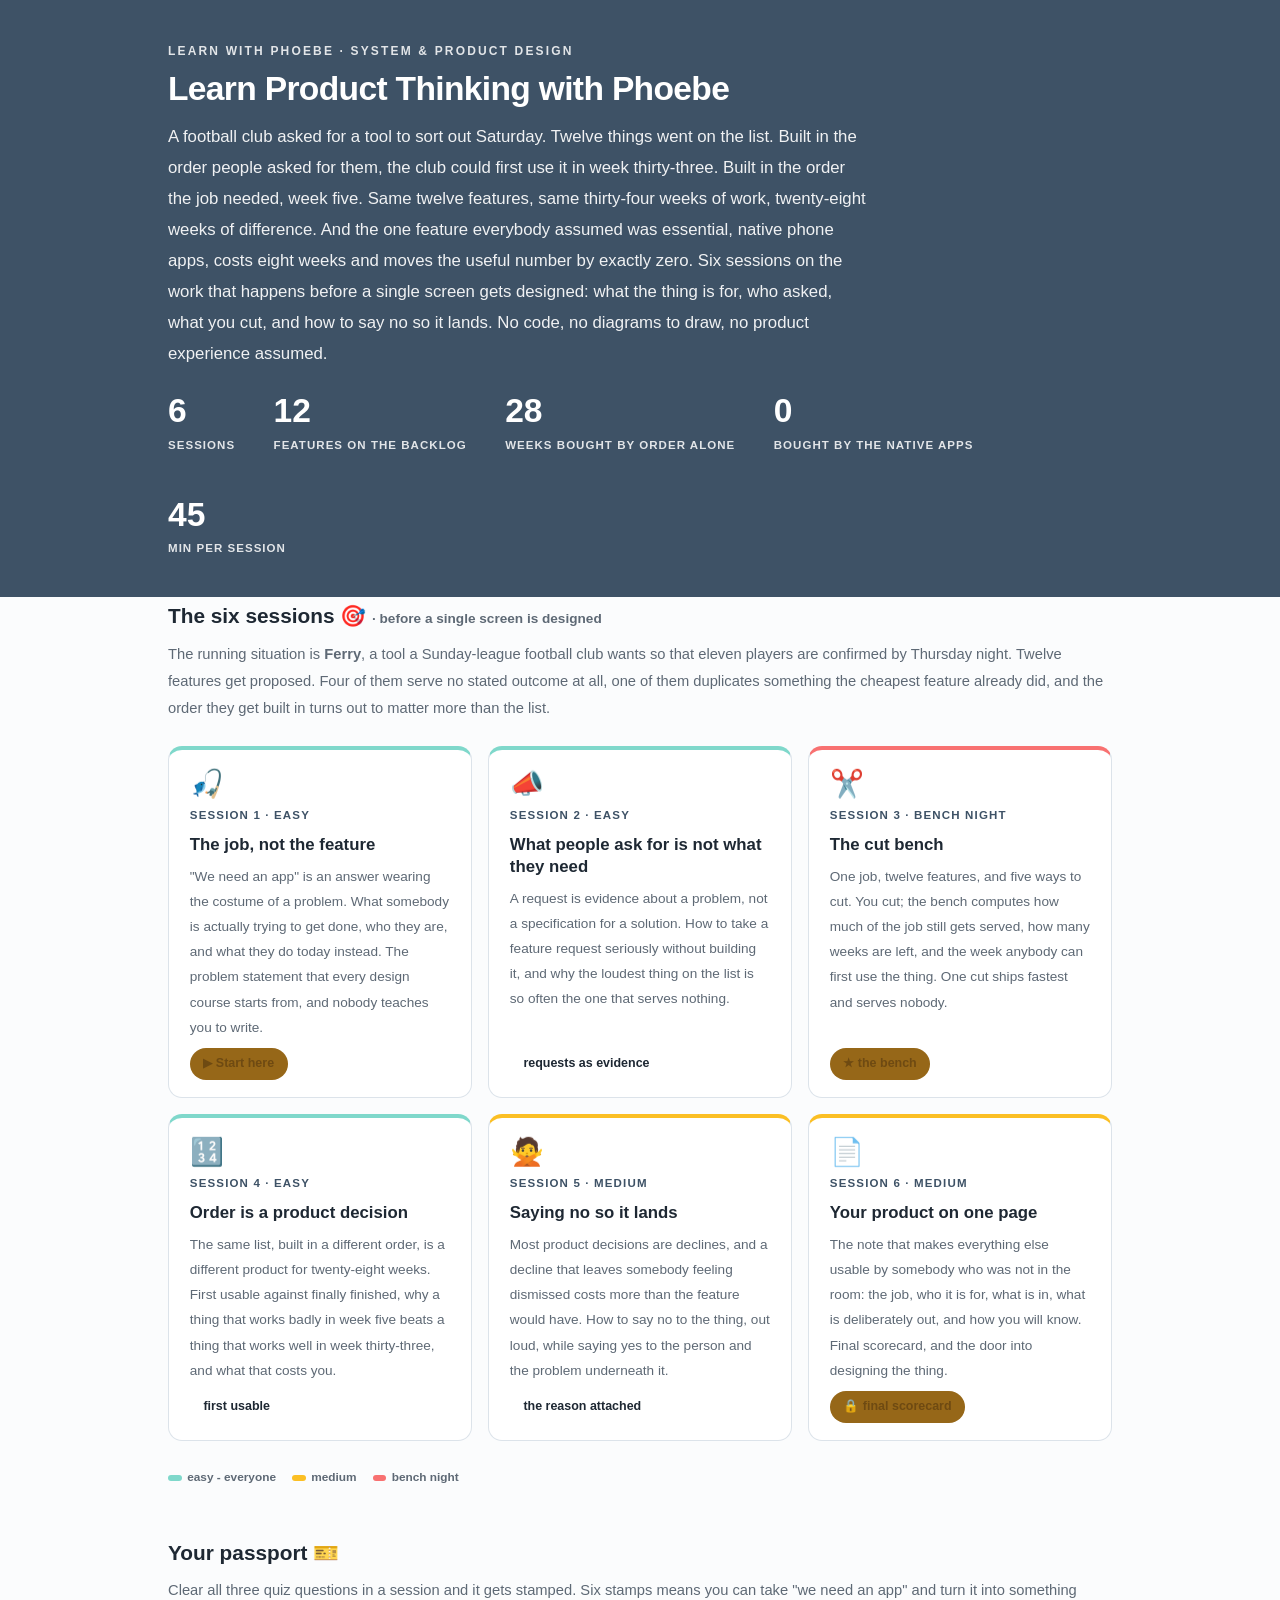
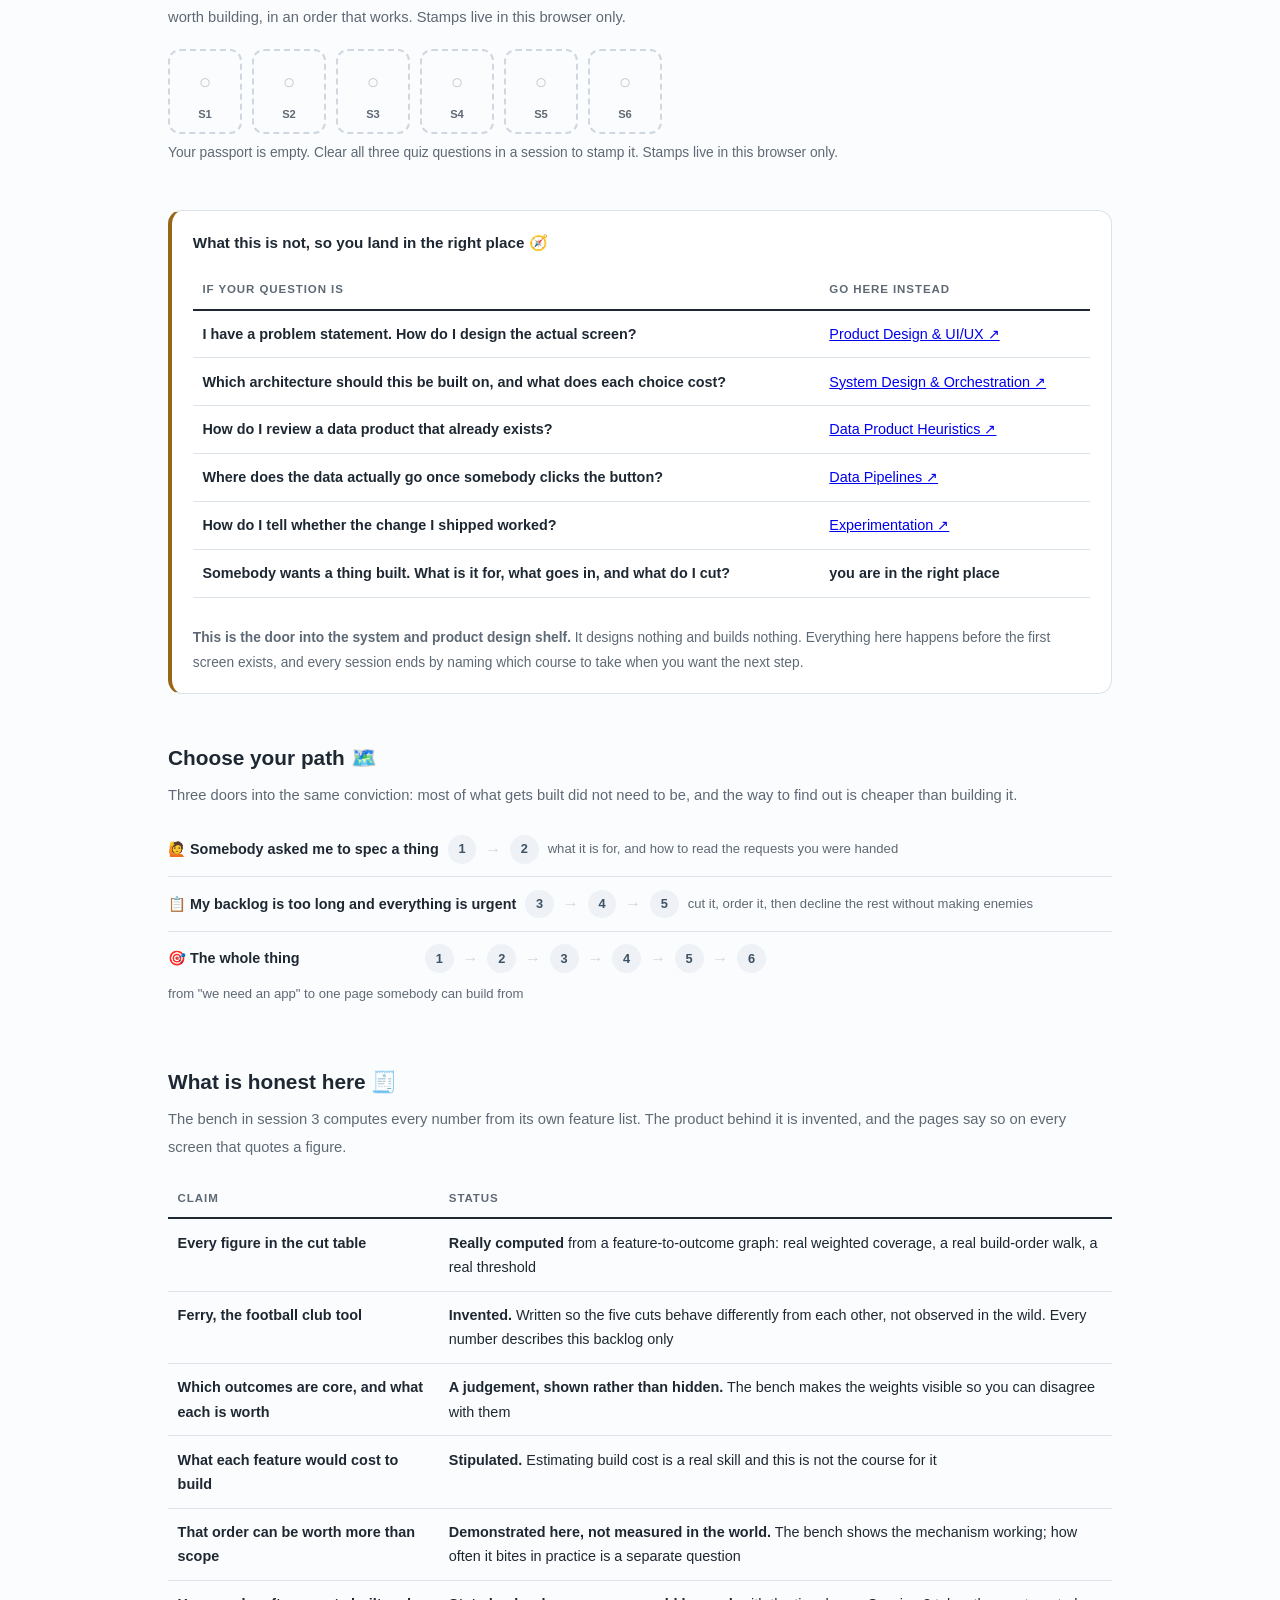
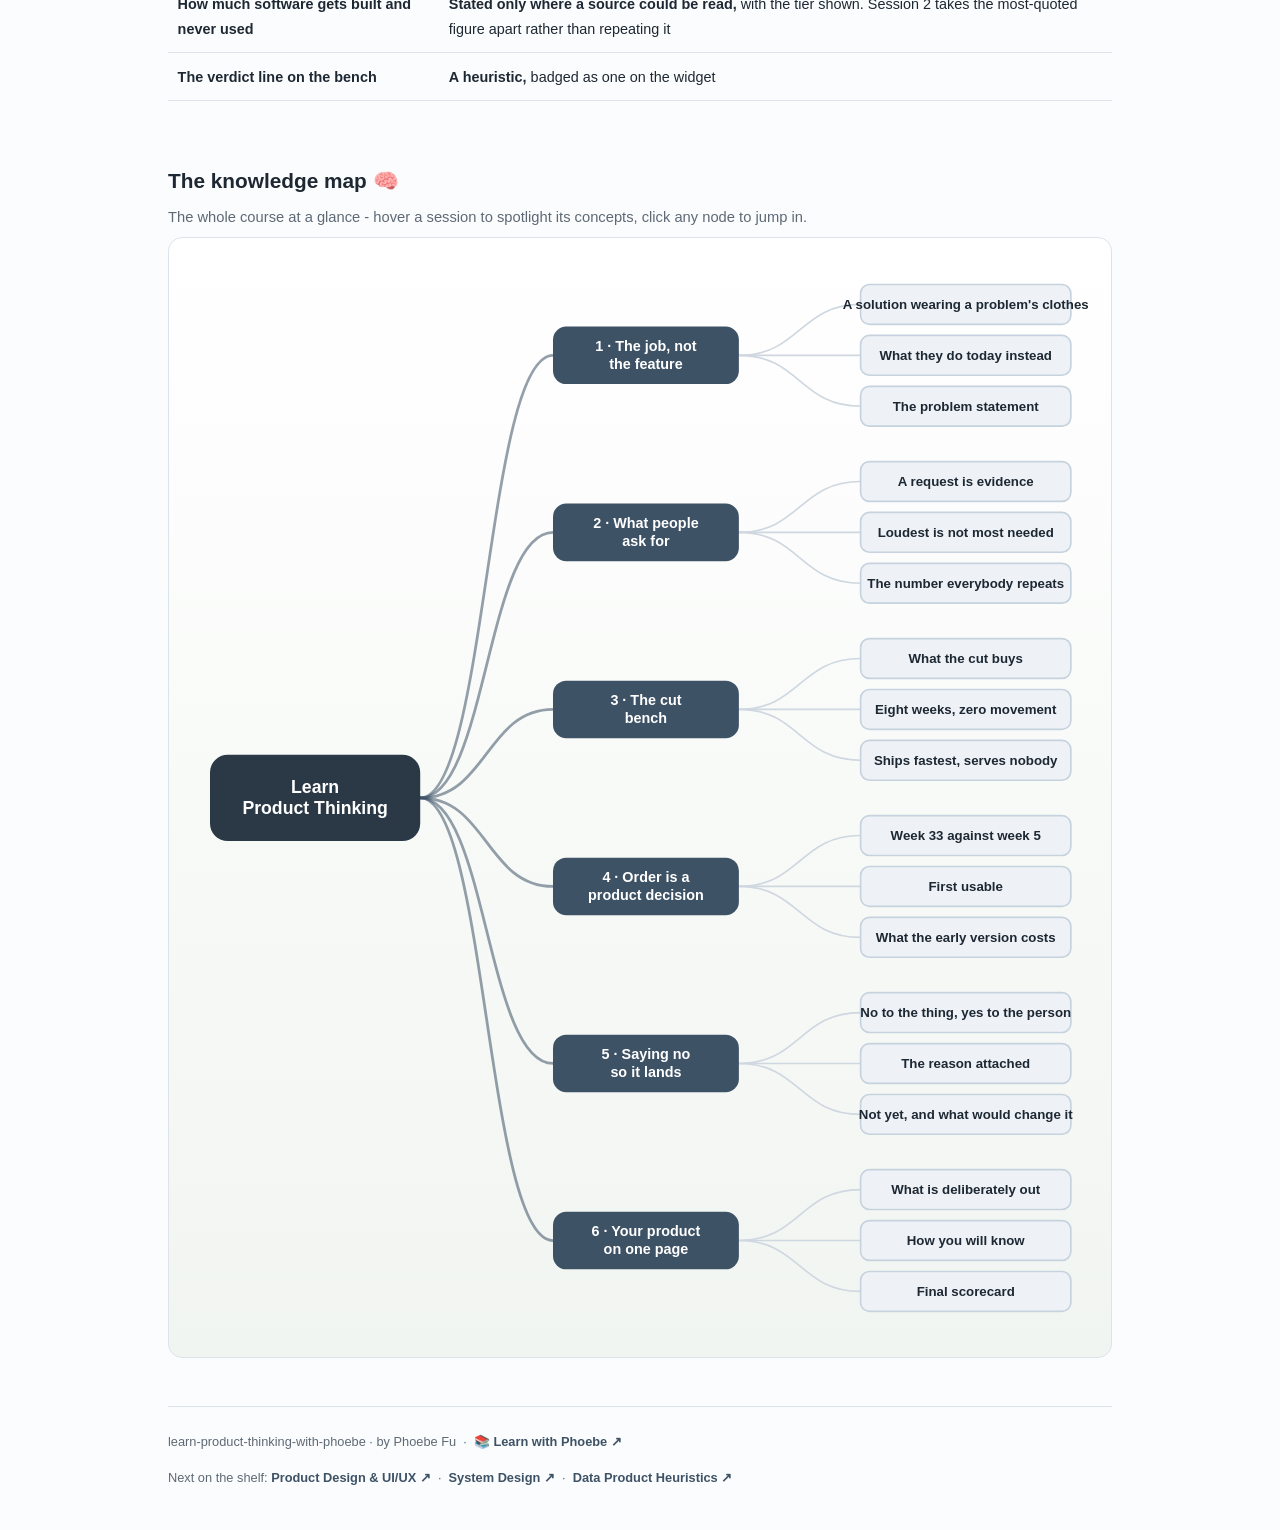
==== index.html @ 302e2cb7 "Learn Product Thinking with Phoebe: six sessions, the cut bench, source map The sys shelf had three " ====
<!DOCTYPE html>
<html lang="en">
<head>
<meta charset="UTF-8">
<meta name="viewport" content="width=device-width, initial-scale=1.0">
<!-- social:start -->
<meta name="description" content="Six sessions on deciding what to build and whether it should exist: the job a product is hired to do, why a request is evidence rather than a specification, and what a cut actually buys you. The on-ramp to the system and product design shelf. Free, by Phoebe Fu.">
<meta property="og:type" content="website">
<meta property="og:site_name" content="Learn with Phoebe">
<meta property="og:title" content="Learn Product Thinking with Phoebe">
<meta property="og:description" content="Twelve features, thirty-four weeks, and a twenty-eight week difference in when anyone can use it. Same list, different order. Six sessions on the work before a single screen gets designed.">
<meta property="og:url" content="https://phoebefu6.github.io/learn-product-thinking-with-phoebe/">
<meta property="og:image" content="https://phoebefu6.github.io/learn-product-thinking-with-phoebe/assets/og-cover.png">
<meta property="og:image:width" content="1200">
<meta property="og:image:height" content="630">
<meta name="twitter:card" content="summary_large_image">
<meta name="twitter:title" content="Learn Product Thinking with Phoebe">
<meta name="twitter:description" content="A bench where you cut a real backlog and watch what the cut buys. Eight weeks of native apps move the number by zero.">
<meta name="twitter:image" content="https://phoebefu6.github.io/learn-product-thinking-with-phoebe/assets/og-cover.png">
<!-- social:end -->
<title>Learn Product Thinking with Phoebe</title>
<link rel="stylesheet" href="assets/style.css?v=1">
<style>

  .stats-row { display: flex; gap: 2.4rem; margin-top: 1.5rem; flex-wrap: wrap; }
  .stat b { display: block; font-size: 2.1rem; font-weight: 800; line-height: 1.05; font-variant-numeric: tabular-nums; }
  .stat span { font-size: .72rem; opacity: .85; text-transform: uppercase; letter-spacing: .09em; font-weight: 600; }

  .course-grid { display: grid; grid-template-columns: repeat(auto-fit, minmax(17rem, 1fr)); gap: 1rem; margin-top: 1.5rem; }
  .course-card {
    border: 1px solid var(--hairline);
    border-top: 4px solid var(--diff, var(--indigo));
    border-radius: var(--radius);
    padding: 1.2rem 1.3rem 1.1rem;
    display: flex;
    flex-direction: column;
    gap: .5rem;
    text-decoration: none;
    color: var(--ink);
    background: #fff;
    transition: box-shadow .15s ease, border-color .15s ease, transform .15s ease;
    position: relative;
  }
  .course-card:hover { border-color: var(--indigo-soft); border-top-color: var(--diff, var(--indigo)); box-shadow: 0 8px 28px rgba(43,57,71,.14); transform: translateY(-3px); }
  .course-card .cicon { font-size: 1.7rem; line-height: 1; }
  .course-card .cnum { font-size: .72rem; font-weight: 700; color: var(--indigo); text-transform: uppercase; letter-spacing: .1em; }
  .course-card h3 { font-size: 1.05rem; font-weight: 800; line-height: 1.3; }
  .course-card p { font-size: .85rem; color: var(--muted); flex: 1; }
  .course-card .meta { display: flex; gap: .4rem; flex-wrap: wrap; }

  .diff-legend { display: flex; gap: 1rem; margin-top: 1.6rem; font-size: .74rem; color: var(--muted); font-weight: 600; flex-wrap: wrap; }
  .diff-legend i { display: inline-block; width: .85rem; height: .35rem; border-radius: 999px; margin-right: .35rem; vertical-align: middle; }

  .paths { margin-top: 2.6rem; }
  .paths h2 { font-size: 1.3rem; font-weight: 800; margin-bottom: .3rem; }
  .paths .plede { color: var(--muted); font-size: .92rem; margin-bottom: .8rem; }
  .path { display: flex; gap: .55rem; align-items: center; padding: .75rem 0; border-bottom: .5px solid var(--hairline); flex-wrap: wrap; }
  .path:last-child { border-bottom: none; }
  .path b { min-width: 15.5rem; font-size: .9rem; }
  .path .pstep { background: var(--indigo-50); color: var(--indigo); border-radius: 999px; padding: .16rem .68rem; font-weight: 700; font-size: .8rem; text-decoration: none; transition: all .12s ease; }
  .path .pstep:hover { background: var(--indigo); color: #fff; }
  .path .parr { color: var(--faint); font-weight: 700; }

  .mm-section { margin-top: 1.6rem; }
  .mm-section h2 { font-size: 1.3rem; font-weight: 800; margin-bottom: .2rem; }
  .mm-section .mm-lede { color: var(--muted); font-size: .92rem; margin-bottom: .4rem; }
  .mm-wrap { border: 1px solid var(--hairline); border-radius: var(--radius); background: linear-gradient(180deg,#fff,#F1F5F1); padding: .6rem; overflow-x: auto; }
  .mm-svg { width: 100%; height: auto; display: block; max-width: 60rem; margin: 0 auto; min-width: 34rem; }
  .mm-link { cursor: pointer; text-decoration: none; }
  .mm-node rect { transition: opacity .15s ease, filter .15s ease; }
  .mm-node text { pointer-events: none; }
  .mm-link:hover .mm-node rect { filter: brightness(1.06); }
  .mm-edge { transition: opacity .15s ease; }

  .not-this { border: 1px solid var(--hairline); border-left: 4px solid var(--clay); border-radius: var(--radius); background: #fff; padding: 1.1rem 1.3rem; margin-top: 1.2rem; }
  .not-this h3 { font-size: .95rem; font-weight: 800; margin-bottom: .5rem; }
</style>
</head>
<body>

<header class="masthead">
  <div class="wrap">
    <div class="eyebrow">Learn with Phoebe · System &amp; Product Design</div>
    <h1>Learn <span class="accent">Product Thinking</span> with Phoebe</h1>
    <p class="sub">A football club asked for a tool to sort out Saturday. Twelve things went on the list. Built in the order people asked for them, the club could first use it in week thirty-three. Built in the order the job needed, week five. Same twelve features, same thirty-four weeks of work, twenty-eight weeks of difference. And the one feature everybody assumed was essential, native phone apps, costs eight weeks and moves the useful number by exactly zero. Six sessions on the work that happens before a single screen gets designed: what the thing is for, who asked, what you cut, and how to say no so it lands. No code, no diagrams to draw, no product experience assumed.</p>
    <div class="stats-row">
      <div class="stat"><b data-count="6">6</b><span>sessions</span></div>
      <div class="stat"><b data-count="12">12</b><span>features on the backlog</span></div>
      <div class="stat"><b data-count="28">28</b><span>weeks bought by order alone</span></div>
      <div class="stat"><b data-count="0">0</b><span>bought by the native apps</span></div>
      <div class="stat"><b data-count="45">45</b><span>min per session</span></div>
    </div>
  </div>
</header>

<main class="wrap">

  <section class="section">
    <div class="paths" style="margin-top:0">
      <h2>The six sessions 🎯 <span style="font-size:.85rem;font-weight:600;color:var(--muted)">· before a single screen is designed</span></h2>
      <p class="plede">The running situation is <strong>Ferry</strong>, a tool a Sunday-league football club wants so that eleven players are confirmed by Thursday night. Twelve features get proposed. Four of them serve no stated outcome at all, one of them duplicates something the cheapest feature already did, and the order they get built in turns out to matter more than the list.</p>
    </div>

    <div class="course-grid">
      <a class="course-card" href="courses/01-the-job-not-the-feature.html" style="--diff:#7FD8CB">
        <span class="cicon">🎣</span>
        <span class="cnum">Session 1 · easy</span>
        <h3>The job, not the feature</h3>
        <p>"We need an app" is an answer wearing the costume of a problem. What somebody is actually trying to get done, who they are, and what they do today instead. The problem statement that every design course starts from, and nobody teaches you to write.</p>
        <span class="meta"><span class="pill amber">▶ Start here</span></span>
      </a>
      <a class="course-card" href="courses/02-what-people-ask-for.html" style="--diff:#7FD8CB">
        <span class="cicon">📣</span>
        <span class="cnum">Session 2 · easy</span>
        <h3>What people ask for is not what they need</h3>
        <p>A request is evidence about a problem, not a specification for a solution. How to take a feature request seriously without building it, and why the loudest thing on the list is so often the one that serves nothing.</p>
        <span class="meta"><span class="pill">requests as evidence</span></span>
      </a>
      <a class="course-card" href="courses/03-the-cut-bench.html" style="--diff:#F87171">
        <span class="cicon">✂️</span>
        <span class="cnum">Session 3 · bench night</span>
        <h3>The cut bench</h3>
        <p>One job, twelve features, and five ways to cut. You cut; the bench computes how much of the job still gets served, how many weeks are left, and the week anybody can first use the thing. One cut ships fastest and serves nobody.</p>
        <span class="meta"><span class="pill amber">★ the bench</span></span>
      </a>
      <a class="course-card" href="courses/04-order-is-a-product-decision.html" style="--diff:#7FD8CB">
        <span class="cicon">🔢</span>
        <span class="cnum">Session 4 · easy</span>
        <h3>Order is a product decision</h3>
        <p>The same list, built in a different order, is a different product for twenty-eight weeks. First usable against finally finished, why a thing that works badly in week five beats a thing that works well in week thirty-three, and what that costs you.</p>
        <span class="meta"><span class="pill">first usable</span></span>
      </a>
      <a class="course-card" href="courses/05-saying-no-so-it-lands.html" style="--diff:#FBBF24">
        <span class="cicon">🙅</span>
        <span class="cnum">Session 5 · medium</span>
        <h3>Saying no so it lands</h3>
        <p>Most product decisions are declines, and a decline that leaves somebody feeling dismissed costs more than the feature would have. How to say no to the thing, out loud, while saying yes to the person and the problem underneath it.</p>
        <span class="meta"><span class="pill">the reason attached</span></span>
      </a>
      <a class="course-card" href="courses/06-your-product-on-one-page.html" style="--diff:#FBBF24">
        <span class="cicon">📄</span>
        <span class="cnum">Session 6 · medium</span>
        <h3>Your product on one page</h3>
        <p>The note that makes everything else usable by somebody who was not in the room: the job, who it is for, what is in, what is deliberately out, and how you will know. Final scorecard, and the door into designing the thing.</p>
        <span class="meta"><span class="pill amber">🔒 final scorecard</span></span>
      </a>
    </div>

    <div class="diff-legend">
      <span><i style="background:#7FD8CB"></i>easy - everyone</span>
      <span><i style="background:#FBBF24"></i>medium</span>
      <span><i style="background:#F87171"></i>bench night</span>
    </div>
  </section>

  <section class="section">
    <div class="paths" style="margin-top:0">
      <h2>Your passport 🎫</h2>
      <p class="plede">Clear all three quiz questions in a session and it gets stamped. Six stamps means you can take "we need an app" and turn it into something worth building, in an order that works. Stamps live in this browser only.</p>
    </div>
    <div class="pp-strip"></div>
  </section>

  <section class="section">
    <div class="not-this">
      <h3>What this is not, so you land in the right place 🧭</h3>
      <table class="clean">
        <tr><th>If your question is</th><th>Go here instead</th></tr>
        <tr><td>I have a problem statement. How do I design the actual screen?</td><td><a href="https://phoebefu6.github.io/learn-product-design-with-phoebe/">Product Design &amp; UI/UX ↗</a></td></tr>
        <tr><td>Which architecture should this be built on, and what does each choice cost?</td><td><a href="https://phoebefu6.github.io/learn-system-design-with-phoebe/">System Design &amp; Orchestration ↗</a></td></tr>
        <tr><td>How do I review a data product that already exists?</td><td><a href="https://phoebefu6.github.io/learn-data-heuristics-with-phoebe/">Data Product Heuristics ↗</a></td></tr>
        <tr><td>Where does the data actually go once somebody clicks the button?</td><td><a href="https://phoebefu6.github.io/learn-data-pipelines-with-phoebe/">Data Pipelines ↗</a></td></tr>
        <tr><td>How do I tell whether the change I shipped worked?</td><td><a href="https://phoebefu6.github.io/learn-experimentation-with-phoebe/">Experimentation ↗</a></td></tr>
        <tr><td><strong>Somebody wants a thing built. What is it for, what goes in, and what do I cut?</strong></td><td><strong>you are in the right place</strong></td></tr>
      </table>
      <p style="margin-top:.7rem;font-size:.86rem;color:var(--muted)"><strong>This is the door into the system and product design shelf.</strong> It designs nothing and builds nothing. Everything here happens before the first screen exists, and every session ends by naming which course to take when you want the next step.</p>
    </div>
  </section>

  <section class="section">
    <div class="paths">
      <h2>Choose your path 🗺️</h2>
      <p class="plede">Three doors into the same conviction: most of what gets built did not need to be, and the way to find out is cheaper than building it.</p>
      <div class="path"><b>🙋 Somebody asked me to spec a thing</b>
        <a class="pstep" href="courses/01-the-job-not-the-feature.html">1</a><span class="parr">→</span>
        <a class="pstep" href="courses/02-what-people-ask-for.html">2</a>
        <span style="font-size:.82rem;color:var(--muted)">what it is for, and how to read the requests you were handed</span>
      </div>
      <div class="path"><b>📋 My backlog is too long and everything is urgent</b>
        <a class="pstep" href="courses/03-the-cut-bench.html">3</a><span class="parr">→</span>
        <a class="pstep" href="courses/04-order-is-a-product-decision.html">4</a><span class="parr">→</span>
        <a class="pstep" href="courses/05-saying-no-so-it-lands.html">5</a>
        <span style="font-size:.82rem;color:var(--muted)">cut it, order it, then decline the rest without making enemies</span>
      </div>
      <div class="path"><b>🎯 The whole thing</b>
        <a class="pstep" href="courses/01-the-job-not-the-feature.html">1</a><span class="parr">→</span>
        <a class="pstep" href="courses/02-what-people-ask-for.html">2</a><span class="parr">→</span>
        <a class="pstep" href="courses/03-the-cut-bench.html">3</a><span class="parr">→</span>
        <a class="pstep" href="courses/04-order-is-a-product-decision.html">4</a><span class="parr">→</span>
        <a class="pstep" href="courses/05-saying-no-so-it-lands.html">5</a><span class="parr">→</span>
        <a class="pstep" href="courses/06-your-product-on-one-page.html">6</a>
        <span style="font-size:.82rem;color:var(--muted)">from "we need an app" to one page somebody can build from</span>
      </div>
    </div>
  </section>

  <section class="section">
    <div class="paths" style="margin-top:0">
      <h2>What is honest here 🧾</h2>
      <p class="plede">The bench in session 3 computes every number from its own feature list. The product behind it is invented, and the pages say so on every screen that quotes a figure.</p>
    </div>
    <table class="clean">
      <tr><th>Claim</th><th>Status</th></tr>
      <tr><td>Every figure in the cut table</td><td><strong>Really computed</strong> from a feature-to-outcome graph: real weighted coverage, a real build-order walk, a real threshold</td></tr>
      <tr><td>Ferry, the football club tool</td><td><strong>Invented.</strong> Written so the five cuts behave differently from each other, not observed in the wild. Every number describes this backlog only</td></tr>
      <tr><td>Which outcomes are core, and what each is worth</td><td><strong>A judgement, shown rather than hidden.</strong> The bench makes the weights visible so you can disagree with them</td></tr>
      <tr><td>What each feature would cost to build</td><td><strong>Stipulated.</strong> Estimating build cost is a real skill and this is not the course for it</td></tr>
      <tr><td>That order can be worth more than scope</td><td><strong>Demonstrated here, not measured in the world.</strong> The bench shows the mechanism working; how often it bites in practice is a separate question</td></tr>
      <tr><td>How much software gets built and never used</td><td><strong>Stated only where a source could be read,</strong> with the tier shown. Session 2 takes the most-quoted figure apart rather than repeating it</td></tr>
      <tr><td>The verdict line on the bench</td><td><strong>A heuristic,</strong> badged as one on the widget</td></tr>
    </table>
  </section>

  <section class="section mm-section">
    <h2>The knowledge map 🧠</h2>
    <p class="mm-lede">The whole course at a glance - hover a session to spotlight its concepts, click any node to jump in.</p>
    <div class="mm-wrap"><div id="mindmap"></div></div>
  </section>

  <footer class="pagefoot">
    <span>learn-product-thinking-with-phoebe · by Phoebe Fu &nbsp;·&nbsp; 📚 <a href="https://phoebefu6.github.io/learn-with-phoebe/">Learn with Phoebe ↗</a></span>
    <span>Next on the shelf: <a href="https://phoebefu6.github.io/learn-product-design-with-phoebe/">Product Design &amp; UI/UX ↗</a> &nbsp;·&nbsp; <a href="https://phoebefu6.github.io/learn-system-design-with-phoebe/">System Design ↗</a> &nbsp;·&nbsp; <a href="https://phoebefu6.github.io/learn-data-heuristics-with-phoebe/">Data Product Heuristics ↗</a></span>
  </footer>

</main>

<script>
window.MINDMAP_DATA = {
  title: "Learn\nProduct Thinking",
  centerColor: "#2B3947",
  sessions: [
    { label: "The job, not\nthe feature", href: "courses/01-the-job-not-the-feature.html", color: "#7FD8CB",
      concepts: [
        { label: "A solution wearing a problem's clothes", href: "courses/01-the-job-not-the-feature.html" },
        { label: "What they do today instead", href: "courses/01-the-job-not-the-feature.html" },
        { label: "The problem statement", href: "courses/01-the-job-not-the-feature.html" } ] },
    { label: "What people\nask for", href: "courses/02-what-people-ask-for.html", color: "#7FD8CB",
      concepts: [
        { label: "A request is evidence", href: "courses/02-what-people-ask-for.html" },
        { label: "Loudest is not most needed", href: "courses/02-what-people-ask-for.html" },
        { label: "The number everybody repeats", href: "courses/02-what-people-ask-for.html" } ] },
    { label: "The cut\nbench", href: "courses/03-the-cut-bench.html", color: "#F87171",
      concepts: [
        { label: "What the cut buys", href: "courses/03-the-cut-bench.html" },
        { label: "Eight weeks, zero movement", href: "courses/03-the-cut-bench.html" },
        { label: "Ships fastest, serves nobody", href: "courses/03-the-cut-bench.html" } ] },
    { label: "Order is a\nproduct decision", href: "courses/04-order-is-a-product-decision.html", color: "#7FD8CB",
      concepts: [
        { label: "Week 33 against week 5", href: "courses/04-order-is-a-product-decision.html" },
        { label: "First usable", href: "courses/04-order-is-a-product-decision.html" },
        { label: "What the early version costs", href: "courses/04-order-is-a-product-decision.html" } ] },
    { label: "Saying no\nso it lands", href: "courses/05-saying-no-so-it-lands.html", color: "#FBBF24",
      concepts: [
        { label: "No to the thing, yes to the person", href: "courses/05-saying-no-so-it-lands.html" },
        { label: "The reason attached", href: "courses/05-saying-no-so-it-lands.html" },
        { label: "Not yet, and what would change it", href: "courses/05-saying-no-so-it-lands.html" } ] },
    { label: "Your product\non one page", href: "courses/06-your-product-on-one-page.html", color: "#FBBF24",
      concepts: [
        { label: "What is deliberately out", href: "courses/06-your-product-on-one-page.html" },
        { label: "How you will know", href: "courses/06-your-product-on-one-page.html" },
        { label: "Final scorecard", href: "courses/06-your-product-on-one-page.html" } ] }
  ]
};
</script>
<script src="assets/mindmap.js?v=1"></script>
<script src="assets/app.js?v=1"></script>
</body>
</html>
---- assets/style.css ----
/* learn-data-thinking-with-phoebe - editorial bold design system
   Accent: spruce #3E5266 · Ink deep spruce #2B3947 · Flagship: burnt orange #966718
   (CSS var names still read --indigo/--amber; they hold spruce and burnt orange.)
   NOTE: this is the PAGE chrome. The bench palette inside map-live.js is separate. */

:root {
  --indigo: #3E5266;
  --indigo-deep: #2B3947;
  --indigo-mid: #5B7086;
  --indigo-soft: #C6D2DE;
  --indigo-50: #EEF2F6;
  --ink: #1E2833;
  --muted: #5E6975;
  --faint: #CFD7E0;
  --hairline: #DCE3EA;
  --clay: #966718;
  --clay-ink: #6E4A12;
  --amber: #966718;
  --amber-ink: #6E4A12;
  --amber-50: #F6EEDF;
  --paper: #FBFCFD;
  --code-bg: #161E27;
  --code-ink: #DCE3EA;
  --radius: 14px;
}

* { margin: 0; padding: 0; box-sizing: border-box; }

html { font-size: 16px; scroll-behavior: smooth; }
html.zoom-125 { font-size: 20px; }
html.zoom-150 { font-size: 24px; }

body {
  font-family: "Inter", -apple-system, BlinkMacSystemFont, "Segoe UI", Roboto, sans-serif;
  background: var(--paper);
  color: var(--ink);
  line-height: 1.85;
  font-feature-settings: "tnum";
}

.wrap { max-width: 62rem; margin: 0 auto; padding: 0 1.5rem; }

/* ---------- header band ---------- */
.masthead {
  background: var(--indigo);
  color: #fff;
  padding: 2.5rem 0 2.25rem;
}
.masthead .eyebrow {
  font-size: .75rem;
  letter-spacing: .18em;
  text-transform: uppercase;
  opacity: .85;
  font-weight: 600;
}
.masthead h1 {
  font-size: 2.1rem;
  line-height: 1.15;
  font-weight: 800;
  margin: .5rem 0 .75rem;
  letter-spacing: -.02em;
}
.masthead h1 .accent { color: inherit; }
.masthead .sub { font-size: 1.05rem; opacity: .92; max-width: 44rem; }

.chip-row { display: flex; flex-wrap: wrap; gap: .5rem; margin-top: 1.1rem; }
.chip {
  display: inline-flex;
  align-items: center;
  gap: .35rem;
  border-radius: 999px;
  padding: .25rem .8rem;
  font-size: .78rem;
  font-weight: 600;
  white-space: nowrap;
}
.chip.level { background: #fff; color: var(--indigo); }
.chip.audience { background: rgba(255,255,255,.16); color: #fff; border: 1px solid rgba(255,255,255,.35); }
.chip.time { background: var(--ink); color: #fff; font-variant-numeric: tabular-nums; }


/* ---------- agenda band ----------
   Recovered 2026-09-02. These six repos were scaffolded from a stylesheet that had
   lost this block, so .agenda rendered as run-on inline text ~700px tall inside the
   masthead. 87 of 93 repos carry it; these were the exception, and they were also the
   six the estate sweep could not see. See course-builder/references/field-notes.md.

   .a3 does NOT reuse the donor's `color: var(--amber-ink)`: that pair falls below
   4.5:1 against --amber in all six palettes, which is the same failure the sweep
   flags on the wellbeing courses. The literal below is the darkest tone of this
   repo's own amber-ink that clears 4.5:1, so the band stays bright. Recompute it if
   --amber changes. */
.agenda {
  display: flex;
  border-radius: 999px;
  overflow: hidden;
  margin: 1.4rem 0 0;
  font-size: .72rem;
  font-weight: 600;
  text-align: center;
  color: #fff;
}
.agenda span { padding: .45rem .3rem; white-space: nowrap; overflow: hidden; text-overflow: ellipsis; }
.agenda .a1 { background: var(--indigo-deep); }
.agenda .a2 { background: var(--indigo-mid); }
.agenda .a3 { background: var(--amber); color: #FFFFFF; }
.agenda .a4 { background: var(--indigo-soft); color: var(--ink); }

/* ---------- toolbar ---------- */
.toolbar {
  position: sticky;
  top: 0;
  z-index: 40;
  background: rgba(255,255,255,.94);
  backdrop-filter: blur(6px);
  border-bottom: 1px solid var(--hairline);
  padding: .55rem 0;
}
.toolbar .wrap { display: flex; align-items: center; gap: .6rem; }
.toolbar .crumb { font-size: .8rem; color: var(--muted); font-weight: 600; margin-right: auto; }
.toolbar .crumb a { color: var(--indigo); text-decoration: none; }
.btn {
  border: 1px solid var(--hairline);
  background: #fff;
  color: var(--ink);
  border-radius: 999px;
  padding: .35rem .9rem;
  font-size: .78rem;
  font-weight: 600;
  cursor: pointer;
  font-family: inherit;
  transition: all .15s ease;
}
.btn:hover { border-color: var(--indigo); color: var(--indigo); }
.btn.primary { background: var(--indigo); border-color: var(--indigo); color: #fff; }
.btn.primary:hover { background: var(--indigo-deep); }

/* ---------- sections ---------- */
main { padding: 2.5rem 0 4rem; }

.section { margin-bottom: 2.8rem; }
.section-kicker { margin-bottom: 1rem; }
.section-kicker .klabel {
  display: block;
  font-size: .72rem;
  text-transform: uppercase;
  letter-spacing: .1em;
  color: var(--indigo);
  font-weight: 700;
  margin-bottom: .35rem;
}
.section-kicker h2 {
  font-size: 1.45rem;
  font-weight: 800;
  letter-spacing: -.01em;
  display: flex;
  align-items: center;
  gap: .7rem;
  flex-wrap: wrap;
}
.section-kicker .tag {
  border-radius: 999px;
  padding: .18rem .7rem;
  font-size: .7rem;
  font-weight: 700;
  text-transform: uppercase;
  letter-spacing: .08em;
}
.tag.concept { background: var(--indigo-50); color: var(--indigo); }
.tag.demo { background: var(--amber-50); color: var(--amber-ink); }
.tag.exercise { background: var(--ink); color: #fff; }

.lede { color: var(--muted); max-width: 46rem; margin-bottom: 1.4rem; line-height: 1.8; }

/* live vs self-study markers on cards */
.mode {
  font-size: .64rem;
  font-weight: 700;
  text-transform: uppercase;
  letter-spacing: .07em;
  padding: .14rem .6rem;
  border-radius: 999px;
  flex: none;
}
.mode.live { background: var(--indigo); color: #fff; }
.mode.self { background: #fff; color: var(--muted); border: 1px solid var(--hairline); }

/* ---------- accordions ---------- */
details.card {
  border: 1px solid var(--hairline);
  border-radius: var(--radius);
  margin-bottom: .8rem;
  overflow: hidden;
  background: #fff;
}
details.card[open] { border-color: var(--indigo-soft); box-shadow: 0 8px 28px rgba(63,93,69,.08); }
details.card summary {
  list-style: none;
  cursor: pointer;
  padding: 1rem 1.25rem;
  display: flex;
  align-items: center;
  gap: .75rem;
  font-weight: 700;
  font-size: 1.02rem;
  user-select: none;
}
details.card summary::-webkit-details-marker { display: none; }
details.card summary .dot {
  width: .6rem; height: .6rem;
  border-radius: 999px;
  background: var(--indigo);
  flex: none;
}
details.card summary .mini { margin-left: auto; font-size: .72rem; color: var(--muted); font-weight: 600; white-space: nowrap; }
details.card summary .caret { transition: transform .2s ease; color: var(--indigo); font-size: .8rem; }
details.card[open] summary .caret { transform: rotate(90deg); }
details.card .body { padding: 0 1.25rem 1.4rem; border-top: 1px solid var(--hairline); padding-top: 1.15rem; }
details.card .body p { margin-bottom: 1.05rem; max-width: 48rem; }
details.card .body p:last-child { margin-bottom: 0; }
details.card .body ul, details.card .body ol { margin: 0 0 1.1rem 1.2rem; max-width: 47rem; }
details.card .body li { margin-bottom: .65rem; }
details.card .body h4 { font-size: .95rem; font-weight: 700; margin: 1.1rem 0 .45rem; }
details.card .body h4:first-child { margin-top: 0; }

/* ---------- pills & legends ---------- */
.legend { display: flex; flex-wrap: wrap; gap: .5rem; margin: 0 0 1.2rem; }
.pill {
  display: inline-flex;
  align-items: center;
  gap: .4rem;
  border-radius: 999px;
  padding: .28rem .85rem;
  font-size: .78rem;
  font-weight: 600;
}
.pill.solid { background: var(--indigo); color: #fff; }
.pill.light { background: var(--indigo-50); color: var(--indigo); }
.pill.inkpill { background: var(--ink); color: #fff; }
.pill.amber, .pill.peach { background: var(--amber); color: var(--amber-ink); }
.pill.bare { color: var(--faint); }

/* ---------- 4D grid ---------- */
.grid-2 { display: grid; grid-template-columns: repeat(auto-fit, minmax(15rem, 1fr)); gap: .8rem; margin: .5rem 0 1rem; }
.d-card {
  border: 1px solid var(--hairline);
  border-left: 4px solid var(--indigo);
  border-radius: 10px;
  padding: 1rem 1.1rem;
}
.d-card h4 { font-size: .95rem; margin-bottom: .3rem; }
.d-card h4 .lead-letter { color: var(--indigo); }
.d-card p { font-size: .86rem; color: var(--muted); margin: 0; }

/* ---------- tables ---------- */
table.clean { width: 100%; border-collapse: collapse; font-size: .9rem; margin: .4rem 0 1rem; }
table.clean th {
  text-align: left;
  font-size: .72rem;
  text-transform: uppercase;
  letter-spacing: .08em;
  color: var(--muted);
  padding: .5rem .6rem;
  border-bottom: 2px solid var(--ink);
}
table.clean td { padding: .7rem .6rem; border-bottom: .5px solid var(--hairline); vertical-align: top; line-height: 1.7; }
table.clean td:first-child { font-weight: 600; }

/* ---------- prompt boxes ---------- */
.prompt-box {
  position: relative;
  background: var(--code-bg);
  color: var(--code-ink);
  border-radius: var(--radius);
  padding: 1.1rem 1.2rem;
  margin: 1rem 0 1.2rem;
  font-family: "SF Mono", ui-monospace, Menlo, Consolas, monospace;
  font-size: .84rem;
  line-height: 1.65;
  white-space: pre-wrap;
  word-break: break-word;
}
.prompt-box .label {
  position: absolute;
  top: -0.7rem;
  left: 1rem;
  background: var(--indigo);
  color: #fff;
  font-family: "Inter", -apple-system, sans-serif;
  font-size: .68rem;
  font-weight: 700;
  letter-spacing: .06em;
  text-transform: uppercase;
  border-radius: 999px;
  padding: .15rem .7rem;
}
.prompt-box.bad .label { background: var(--faint); color: var(--ink); }
.prompt-box.good .label { background: var(--amber); color: var(--amber-ink); }
.copy-btn {
  position: absolute;
  top: .7rem;
  right: .7rem;
  background: rgba(255,255,255,.1);
  border: 1px solid rgba(255,255,255,.25);
  color: #fff;
  border-radius: 999px;
  padding: .25rem .8rem;
  font-size: .72rem;
  font-weight: 600;
  cursor: pointer;
  font-family: "Inter", -apple-system, sans-serif;
  transition: background .15s ease;
}
.copy-btn:hover { background: rgba(255,255,255,.22); }
.copy-btn.copied { background: var(--amber); border-color: var(--amber); color: var(--amber-ink); }

/* ---------- demo steps ---------- */
.steps { counter-reset: step; margin: .6rem 0 1rem; }
.step {
  display: flex;
  gap: .9rem;
  padding: .85rem 0;
  border-bottom: .5px solid var(--hairline);
}
.step:last-child { border-bottom: none; }
.step::before {
  counter-increment: step;
  content: counter(step);
  flex: none;
  width: 1.7rem; height: 1.7rem;
  border-radius: 999px;
  background: var(--indigo-50);
  color: var(--indigo);
  font-weight: 700;
  font-size: .85rem;
  display: inline-flex;
  align-items: center;
  justify-content: center;
  margin-top: .1rem;
}
.step p { margin: 0; }

/* ---------- callouts ---------- */
.callout {
  border-radius: var(--radius);
  padding: 1rem 1.2rem;
  margin: 1rem 0;
  font-size: .92rem;
}
.callout.tip { background: var(--indigo-50); border-left: 4px solid var(--indigo); }
.callout.win { background: var(--amber-50); border-left: 4px solid var(--amber); }
.callout strong:first-child { display: block; margin-bottom: .2rem; }

.callout.example {
  background: #FFFFFF;
  border: 1px solid var(--hairline);
  border-left: 4px solid var(--amber);
  font-size: .9rem;
}
.callout.example .ex-pill {
  display: inline-block;
  background: var(--amber);
  color: var(--amber-ink);
  border-radius: 999px;
  padding: .15rem .7rem;
  font-size: .68rem;
  font-weight: 700;
  text-transform: uppercase;
  letter-spacing: .06em;
  margin-bottom: .5rem;
}
.callout.example p { margin: 0 0 .75rem; max-width: 47rem; }
.callout.example p:last-child { margin-bottom: 0; }
.callout.example ul { margin: 0 0 0 1.1rem; max-width: 46rem; }
.callout.example li { margin-bottom: .6rem; }
.callout.example li:last-child { margin-bottom: 0; }

/* ---------- zoomable figures ---------- */
figure.zoomable {
  border: 1px solid var(--hairline);
  border-radius: var(--radius);
  padding: 1.2rem;
  margin: 1rem 0 1.4rem;
  cursor: zoom-in;
  transition: box-shadow .15s ease;
  background: #fff;
}
figure.zoomable:hover { box-shadow: 0 8px 28px rgba(63,93,69,.12); }
figure.zoomable svg, figure.zoomable img { width: 100%; height: auto; display: block; }
figure.zoomable figcaption {
  margin-top: .6rem;
  font-size: .76rem;
  color: var(--muted);
  font-weight: 600;
  display: flex;
  align-items: center;
  gap: .4rem;
}

.lightbox {
  position: fixed;
  inset: 0;
  z-index: 100;
  background: rgba(31,42,34,.9);
  display: none;
  align-items: center;
  justify-content: center;
  padding: 3vh 3vw;
  cursor: zoom-out;
}
.lightbox.open { display: flex; }
.lightbox .inner {
  background: #fff;
  border-radius: var(--radius);
  padding: 2rem;
  max-width: 94vw;
  max-height: 92vh;
  overflow: auto;
}
.lightbox .inner svg, .lightbox .inner img { width: min(88vw, 70rem); height: auto; }
.lightbox .close-hint {
  position: fixed;
  top: 1rem; right: 1.4rem;
  color: #fff;
  font-size: .8rem;
  font-weight: 600;
  opacity: .8;
}

/* ---------- courses covered ---------- */
.covered { border: 1px solid var(--hairline); border-radius: var(--radius); overflow: hidden; }
.covered-row {
  display: flex;
  align-items: baseline;
  gap: .8rem;
  padding: .75rem 1.1rem;
  border-bottom: .5px solid var(--hairline);
  font-size: .9rem;
}
.covered-row:last-child { border-bottom: none; }
.covered-row .status { flex: none; }
.covered-row .name { font-weight: 600; }
.covered-row .note { margin-left: auto; color: var(--muted); font-size: .78rem; text-align: right; }

/* ---------- cheat sheet footer ---------- */
.cheat {
  background: var(--ink);
  color: #fff;
  border-radius: var(--radius);
  padding: 1.6rem 1.6rem 1.3rem;
  margin-top: 3rem;
}
.cheat h3 { font-size: 1.1rem; margin-bottom: 1rem; }
.cheat h3 span { color: var(--indigo-soft); }
.cheat .grid-2 { gap: 1rem; }
.cheat .cheat-item { border-left: 3px solid var(--indigo-mid); padding-left: .8rem; }
.cheat .cheat-item b { display: block; font-size: .85rem; color: var(--indigo-soft); }
.cheat .cheat-item span { font-size: .82rem; opacity: .85; }

footer.pagefoot {
  border-top: 1px solid var(--hairline);
  margin-top: 3rem;
  padding: 1.4rem 0 2.5rem;
  font-size: .8rem;
  color: var(--muted);
  display: flex;
  justify-content: space-between;
  flex-wrap: wrap;
  gap: .8rem;
}
footer.pagefoot a { color: var(--indigo); text-decoration: none; font-weight: 600; }

/* ---------- wayfinding: reading progress + section dots + part numbers ---------- */

#progress-bar {
  position: fixed;
  top: 0; left: 0;
  height: 3px;
  width: 0;
  background: linear-gradient(90deg, var(--indigo), var(--amber));
  z-index: 90;
}

.pagenav {
  position: fixed;
  right: 1.1rem;
  top: 50%;
  transform: translateY(-50%);
  z-index: 50;
  display: flex;
  flex-direction: column;
  gap: .55rem;
}
.pagenav a {
  width: .68rem; height: .68rem;
  border-radius: 999px;
  background: #fff;
  border: 2px solid var(--faint);
  display: block;
  position: relative;
  transition: all .15s ease;
}
.pagenav a:hover { border-color: var(--indigo); transform: scale(1.3); }
.pagenav a.active { background: var(--indigo); border-color: var(--indigo); }
.pagenav a .nlabel {
  position: absolute;
  right: 1.4rem;
  top: 50%;
  transform: translateY(-50%);
  background: var(--ink);
  color: #fff;
  font-size: .7rem;
  font-weight: 600;
  padding: .22rem .65rem;
  border-radius: 6px;
  white-space: nowrap;
  opacity: 0;
  pointer-events: none;
  transition: opacity .15s ease;
}
.pagenav a:hover .nlabel { opacity: 1; }
@media (max-width: 74rem) { .pagenav { display: none; } }

main { counter-reset: partnum -1; }
.section .section-kicker { position: relative; }
.section .section-kicker::before {
  counter-increment: partnum;
  content: counter(partnum, decimal-leading-zero);
  position: absolute;
  right: 0;
  top: -1.2rem;
  font-size: 4.4rem;
  font-weight: 800;
  color: var(--indigo-50);
  line-height: 1;
  font-variant-numeric: tabular-nums;
  pointer-events: none;
  z-index: 0;
}
.section .section-kicker > * { position: relative; z-index: 1; }

details.card summary { transition: background .15s ease; }
details.card summary:hover { background: #F2F5F8; }

/* ---------- journey strip: you are here in the series ---------- */
.journey {
  display: flex;
  align-items: center;
  gap: .45rem;
  margin-top: 1.1rem;
  flex-wrap: wrap;
}
.journey .jlabel { font-size: .7rem; font-weight: 700; text-transform: uppercase; letter-spacing: .09em; opacity: .8; margin-right: .3rem; }
.journey a {
  width: 1.7rem; height: 1.7rem;
  border-radius: 999px;
  display: inline-flex;
  align-items: center;
  justify-content: center;
  font-size: .8rem;
  font-weight: 700;
  text-decoration: none;
  color: #fff;
  border: 1.5px solid rgba(255,255,255,.45);
  transition: all .15s ease;
  font-variant-numeric: tabular-nums;
}
.journey a:hover { border-color: #fff; transform: scale(1.12); }
.journey a.here { background: #fff; color: var(--indigo); border-color: #fff; }
.journey a.dd-chip { width: auto; border-radius: 999px; padding: 0 .7rem; font-size: .72rem; }

/* ---------- check-yourself quiz ---------- */
.quiz-q {
  border: 1px solid var(--hairline);
  border-radius: var(--radius);
  padding: 1.1rem 1.25rem 1rem;
  margin-bottom: .9rem;
  background: #fff;
}
.quiz-q .qtext { font-weight: 700; margin-bottom: .7rem; }
.quiz-q .qopt {
  display: block;
  width: 100%;
  text-align: left;
  background: #fff;
  border: 1px solid var(--hairline);
  border-radius: 10px;
  padding: .6rem .9rem;
  margin-bottom: .5rem;
  font-size: .9rem;
  font-family: inherit;
  color: var(--ink);
  cursor: pointer;
  transition: all .15s ease;
}
.quiz-q .qopt:hover { border-color: var(--indigo); background: var(--indigo-50); }
.quiz-q .qopt.correct { background: var(--indigo); border-color: var(--indigo); color: #fff; font-weight: 600; }
.quiz-q .qopt.correct::after { content: "  ✓"; }
.quiz-q .qopt.wrong { background: #FEF2F2; border-color: #FCA5A5; color: #991B1B; animation: qshake .3s ease; }
.quiz-q .qopt.wrong::after { content: "  ✗ try again"; font-size: .78rem; }
.quiz-q .qopt:disabled { cursor: default; }
.quiz-q .qwhy {
  display: none;
  background: var(--amber-50);
  border-left: 4px solid var(--amber);
  border-radius: 8px;
  padding: .6rem .9rem;
  font-size: .86rem;
  margin-top: .3rem;
}
.quiz-q.answered .qwhy { display: block; }
@keyframes qshake {
  0%, 100% { transform: translateX(0); }
  25% { transform: translateX(-5px); }
  75% { transform: translateX(5px); }
}
.quiz-score { font-weight: 700; color: var(--indigo); margin-top: .4rem; }

@media (prefers-reduced-motion: reduce) {
  .quiz-q .qopt.wrong { animation: none; }
  .journey a:hover { transform: none; }
}

/* ---------- micro-interactions (react-bits inspired, vanilla) ---------- */

/* BlurText: staggered word reveal on the masthead headline */
.masthead h1 .bw {
  display: inline-block;
  opacity: 0;
  filter: blur(8px);
  transform: translateY(.35em);
  animation: bw-in .7s cubic-bezier(.22,.9,.35,1) forwards;
  animation-delay: var(--bw-delay, 0s);
}
@keyframes bw-in {
  to { opacity: 1; filter: blur(0); transform: translateY(0); }
}

/* SpotlightCard: cursor-following highlight on accordion cards */
details.card { position: relative; }
details.card::after {
  content: "";
  position: absolute;
  inset: 0;
  pointer-events: none;
  opacity: 0;
  transition: opacity .3s ease;
  background: radial-gradient(320px circle at var(--mx, 50%) var(--my, 50%), rgba(63,93,69,.09), transparent 65%);
}
details.card:hover::after { opacity: 1; }

/* ScrollReveal: sections rise in as they enter the viewport */
.js-reveal .section {
  opacity: 0;
  transform: translateY(16px);
  transition: opacity .6s ease, transform .6s cubic-bezier(.22,.9,.35,1);
}
.js-reveal .section.revealed { opacity: 1; transform: none; }

@media (prefers-reduced-motion: reduce) {
  .masthead h1 .bw { animation: none; opacity: 1; filter: none; transform: none; }
  details.card::after { display: none; }
  .js-reveal .section { opacity: 1; transform: none; transition: none; }
}

@media (max-width: 40rem) {
  .masthead h1 { font-size: 1.6rem; }
  
  .toolbar .crumb { display: none; }
}

@media print {
  .toolbar, .copy-btn { display: none; }
  details.card { border: 1px solid #ccc; }
}

/* ---------- live SQL playground (sql-live.js) ---------- */
.sqlbox {
  border: 1px solid var(--hairline);
  border-radius: var(--radius);
  background: #fff;
  overflow: hidden;
  margin: 1rem 0 1.4rem;
  box-shadow: 0 8px 28px rgba(63,93,69,.06);
}
.sql-bar {
  display: flex; align-items: center; gap: .5rem;
  padding: .5rem .8rem;
  background: var(--indigo-deep);
  color: #fff;
}
.sql-dot { width: .6rem; height: .6rem; border-radius: 999px; background: var(--amber); flex: none; }
.sql-title { font-size: .76rem; font-weight: 600; letter-spacing: .02em; opacity: .92; }
.sql-spacer { margin-left: auto; }
.sql-btn {
  border: 1px solid rgba(255,255,255,.28);
  background: rgba(255,255,255,.08);
  color: #fff;
  border-radius: 999px;
  padding: .26rem .8rem;
  font-size: .74rem; font-weight: 700; cursor: pointer;
  font-family: inherit; transition: all .14s ease; white-space: nowrap;
}
.sql-btn:hover { background: rgba(255,255,255,.2); }
.sql-btn.sql-run { background: var(--amber); color: var(--amber-ink); border-color: var(--amber); }
.sql-btn.sql-run:hover { filter: brightness(1.05); }
.sql-label {
  display: block;
  font-size: .64rem; text-transform: uppercase; letter-spacing: .09em;
  font-weight: 700; color: var(--muted);
  padding: .6rem .9rem .2rem;
}
.sql-code-wrap { border-bottom: 1px solid var(--hairline); }
.sql-code {
  width: 100%;
  border: none; outline: none; resize: vertical;
  padding: .35rem .9rem .9rem;
  font-family: "SF Mono", "JetBrains Mono", Menlo, Consolas, monospace;
  font-size: .86rem; line-height: 1.6;
  color: var(--ink); background: #fff;
  tab-size: 2;
}
.sql-out { padding: .2rem .9rem 1rem; overflow-x: auto; }
.sql-tablewrap { overflow-x: auto; }
table.sql-table { width: 100%; border-collapse: collapse; font-size: .84rem; margin: .3rem 0 .1rem; }
table.sql-table th {
  text-align: left; text-transform: uppercase; letter-spacing: .05em;
  font-size: .68rem; color: var(--indigo); font-weight: 800;
  padding: .35rem .6rem; border-bottom: 2px solid var(--indigo-50); white-space: nowrap;
}
table.sql-table td {
  padding: .32rem .6rem; border-bottom: .5px solid var(--hairline);
  font-variant-numeric: tabular-nums; white-space: nowrap;
}
table.sql-table tr:last-child td { border-bottom: none; }
.sql-null { color: var(--faint); font-style: italic; font-size: .78rem; }
.sql-note { font-size: .74rem; color: var(--muted); margin: .5rem 0 0; font-weight: 600; }
.sql-hint { font-weight: 500; font-style: italic; }
.sql-err {
  font-size: .82rem; color: #991B1B; background: #FEF2F2;
  border: 1px solid #FCA5A5; border-radius: 8px;
  padding: .55rem .75rem; margin: .4rem 0 0;
  font-family: "SF Mono", Menlo, monospace;
}
.sql-cap { font-size: .78rem; color: var(--muted); padding: 0 .9rem .8rem; }
.sqlbox.sql-had-err .sql-bar { background: #7f1d1d; }


@keyframes wkIn { from { opacity: 0; transform: translateY(6px); } to { opacity: 1; transform: none; } }


@media (max-width: 640px) {  }


@media (max-width: 640px) {
  
  
}

/* === LWP-PATCH v2 === */
/* palette-agnostic aliases: 75 repos use --indigo/--amber, 1 uses --pine/--clay */
:root {
  --pv-accent: var(--indigo, var(--pine, #334155));
  --pv-flag: var(--amber, var(--clay, #3E5266));
  --pv-flag-50: var(--amber-50, var(--clay-50, #FBF4E8));
}

/* ============================================================
   v2 - readable on a phone + reading modes
   Layout only. No palette tokens are changed.
   ============================================================ */

/* --- skip link --- */
.skip-link {
  position: absolute; left: -9999px; top: 0; z-index: 200;
  background: var(--pv-accent); color: #fff;
  padding: .7rem 1.1rem; border-radius: 0 0 var(--radius) 0;
  font-weight: 700; font-size: .85rem; text-decoration: none;
}
.skip-link:focus { left: 0; }

/* --- visible keyboard focus everywhere --- */
:focus-visible {
  outline: 3px solid var(--pv-flag);
  outline-offset: 2px;
  border-radius: 4px;
}

/* --- diagrams: hold authored width, scroll instead of shrinking --- */
.figscroll { overflow-x: auto; -webkit-overflow-scrolling: touch; overscroll-behavior-x: contain; }
.figscroll::-webkit-scrollbar { height: 6px; }
.figscroll::-webkit-scrollbar-thumb { background: var(--faint); border-radius: 3px; }

/* --- tables: scroll container + sticky row label --- */
.tablescroll { overflow-x: auto; -webkit-overflow-scrolling: touch; border-radius: var(--radius); }

/* --- section contents counter --- */
.sec-meta {
  display: block; margin-top: .3rem;
  font-size: .72rem; font-weight: 700; letter-spacing: .06em;
  text-transform: uppercase; color: var(--muted);
  font-variant-numeric: tabular-nums;
}

/* --- study-mode switch --- */
.btn.mode-on { background: var(--pv-flag); border-color: var(--pv-flag); color: #fff; }

/* --- deep-linked card gets a moment of emphasis --- */
details.card.linked { border-color: var(--pv-flag); box-shadow: 0 0 0 3px var(--pv-flag-50); }

@media (max-width: 820px) {
  /* labels keep the size they were drawn at; the figure scrolls */
  figure.zoomable svg { min-width: 820px; }
  .figscroll .mm-svg, .mindmap svg { min-width: 840px; }

  table.clean { min-width: 620px; }
  table.clean th:first-child,
  table.clean td:first-child {
    position: sticky; left: 0; background: #fff;
    box-shadow: 1px 0 0 var(--hairline);
  }

  pre, .prompt-box { overflow-x: auto; }

  /* 44px tap targets */
  details.card summary { min-height: 44px; }
  .qopt { min-height: 44px; display: flex; align-items: center; padding: .7rem .9rem; }
  .toolbar .btn, .pagefoot a { min-height: 44px; display: inline-flex; align-items: center; }
}

@media (max-width: 640px) {
  /* long inline code tokens and nowrap chips are the two things that still
     forced the page sideways below 640px: let them break rather than push
     the layout. Inside the media query only - desktop is untouched. */
  :not(pre) > code, .prompt-box span, code span,
  p span, li span, td span { overflow-wrap: anywhere; word-break: break-word; }
  .chip, .syn-chip, .pill, .mode, .tag { white-space: normal; max-width: 100%; }

  
  
  .chip-row, .legend { flex-wrap: wrap; }
  .journey { flex-wrap: wrap; row-gap: .45rem; }
}

/* --- print: a session should print as a complete handout --- */
@media print {
  .pagenav, #progress-bar, .skip-link, .journey, .lightbox { display: none !important; }
  details.card > .body { display: block !important; }
  details.card, figure, table.clean, .callout { break-inside: avoid; page-break-inside: avoid; }
  figure.zoomable svg { min-width: 0; max-width: 100%; }
  .figscroll, .tablescroll { overflow: visible; }
  a[href^="http"]::after { content: " (" attr(href) ")"; font-size: .72rem; color: #555; }
}

/* swipe hint: own line, only when the diagram really does scroll */
figure.zoomable.can-scroll figcaption { flex-wrap: wrap; }
figure.zoomable.can-scroll figcaption::after {
  content: "swipe the diagram \2192";
  flex: 0 0 100%;
  margin-top: .2rem;
  font-size: .72rem;
  font-weight: 700;
  letter-spacing: .04em;
  color: var(--pv-flag);
}
/* === /LWP-PATCH === */


/* ============================================================
   LWP WIDGET KIT v1 - wipe / hotspot / tick / tryrow / stakes
   / scorecard / passport. Self-theming off the course :root.
   ============================================================ */

/* --- shared shell --------------------------------------- */
.wk {
  margin: 26px 0;
  border: 1px solid var(--hairline);
  border-radius: var(--radius);
  background: #fff;
  box-shadow: 0 2px 10px rgba(0,0,0,.03);
  overflow: hidden;
}
.wk-head {
  display: flex; align-items: center; gap: 10px;
  padding: 12px 16px;
  background: var(--indigo-50);
  border-bottom: 1px solid var(--hairline);
}
.wk-head b {
  font-size: 0.74rem; font-weight: 800; letter-spacing: .07em;
  text-transform: uppercase; color: var(--indigo-deep);
}
.wk-head .wk-hint { font-size: 0.82rem; color: var(--muted); }
.wk-body { padding: 18px 16px; }
.wk-foot {
  padding: 10px 16px; border-top: 1px dashed var(--hairline);
  font-size: 0.82rem; color: var(--muted); background: var(--paper);
}

/* --- 1. wipe: draggable before/after ------------------- */
.wipe { position: relative; user-select: none; touch-action: none; }
.wipe-panes { position: relative; overflow: hidden; border-radius: 10px; }
.wipe-a, .wipe-b { padding: 18px 20px; font-size: 0.92rem; line-height: 1.75; }
.wipe-a { background: #FEF2F2; border: 1px solid #FCA5A5; border-radius: 10px; }
.wipe-b {
  position: absolute; inset: 0;
  background: var(--indigo-50); border: 1px solid var(--indigo-soft);
  border-radius: 10px;
  clip-path: inset(0 0 0 var(--wx, 50%));
}
.wipe-a h5, .wipe-b h5 {
  margin: 0 0 8px; font-size: 0.72rem; letter-spacing: .07em;
  text-transform: uppercase; font-weight: 800;
}
.wipe-a h5 { color: #991B1B; }
.wipe-b h5 { color: var(--indigo-deep); }
.wipe-a p, .wipe-b p { margin: 0 0 6px; }
.wipe-grip {
  position: absolute; top: 0; bottom: 0; width: 3px;
  background: var(--indigo); cursor: ew-resize; z-index: 3;
  transform: translateX(-1.5px);
}
.wipe-grip::after {
  content: "⇄"; position: absolute; top: 50%; left: 50%;
  transform: translate(-50%, -50%);
  width: 30px; height: 30px; border-radius: 999px;
  background: var(--indigo); color: #fff;
  display: grid; place-items: center;
  font-size: 0.85rem; font-weight: 800;
  box-shadow: 0 3px 12px rgba(0,0,0,.22);
}
.wipe-tags { display: flex; justify-content: space-between; margin-top: 10px; }
.wipe-tags span {
  font-size: 0.7rem; font-weight: 800; letter-spacing: .06em;
  text-transform: uppercase; padding: 3px 10px; border-radius: 999px;
}
.wipe-tags .wt-a { background: #FEF2F2; color: #991B1B; }
.wipe-tags .wt-b { background: var(--indigo-50); color: var(--indigo-deep); }

/* --- 2. hotspot: pins on a mock ------------------------ */
.hotspot { position: relative; }
.hs-mock { position: relative; border-radius: 10px; overflow: hidden; }
.hs-mock svg { display: block; width: 100%; height: auto; }
.hs-pin {
  position: absolute; left: var(--x); top: var(--y);
  transform: translate(-50%, -50%);
  width: 27px; height: 27px; border-radius: 999px;
  border: 2px solid #fff; background: var(--indigo); color: #fff;
  font: 800 0.78rem/1 Inter, sans-serif;
  display: grid; place-items: center; cursor: pointer;
  box-shadow: 0 2px 9px rgba(0,0,0,.28);
  transition: transform .16s ease, background .16s ease;
  z-index: 2;
}
.hs-pin:hover { transform: translate(-50%, -50%) scale(1.18); }
.hs-pin.on { background: var(--amber); color: var(--amber-ink); }
.hs-pin::before {
  content: ""; position: absolute; inset: -7px; border-radius: 999px;
  border: 2px solid var(--indigo); opacity: 0;
}
.hs-pin.on::before { border-color: var(--amber); opacity: .55; }
.hs-caps { margin-top: 14px; display: grid; gap: 8px; }
.hs-cap {
  display: none; gap: 10px;
  padding: 12px 14px; border-radius: 10px;
  background: var(--indigo-50); border-left: 3px solid var(--indigo);
  font-size: 0.9rem; line-height: 1.7;
}
.hs-cap.on { display: flex; }
.hs-cap b {
  flex: 0 0 auto; color: var(--indigo-deep);
  font-size: 0.74rem; letter-spacing: .06em; text-transform: uppercase;
  padding-top: 2px;
}
.hs-empty { font-size: 0.86rem; color: var(--muted); font-style: italic; }

/* --- 3. tick: travelling-dot pipeline ------------------ */
.tick-rail { position: relative; padding: 26px 0 8px; }
.tick-line {
  position: absolute; left: 4%; right: 4%; top: 40px; height: 3px;
  background: var(--hairline); border-radius: 2px;
}
.tick-fill {
  position: absolute; left: 0; top: 0; height: 100%;
  background: var(--indigo); border-radius: 2px;
  width: 0; transition: width .45s cubic-bezier(.4,0,.2,1);
}
.tick-dot {
  position: absolute; top: 41.5px; left: 4%;
  width: 15px; height: 15px; border-radius: 999px;
  background: var(--amber); border: 3px solid #fff;
  box-shadow: 0 2px 9px rgba(0,0,0,.25);
  transform: translate(-50%, -50%);
  transition: left .45s cubic-bezier(.4,0,.2,1);
  z-index: 3;
}
.tick-stages { display: flex; justify-content: space-between; position: relative; }
.tick-stage { flex: 1; text-align: center; }
.tick-stage i {
  display: block; width: 13px; height: 13px; margin: 34px auto 10px;
  border-radius: 999px; background: #fff;
  border: 3px solid var(--faint); transition: border-color .3s ease;
}
.tick-stage.done i { border-color: var(--indigo); background: var(--indigo); }
.tick-stage span {
  font-size: 0.76rem; font-weight: 700; color: var(--muted);
  transition: color .3s ease;
}
.tick-stage.done span { color: var(--ink); }
.tick-controls { display: flex; gap: 8px; align-items: center; margin-top: 6px; }
.tick-btn {
  font: 700 0.8rem Inter, sans-serif; cursor: pointer;
  padding: 7px 15px; border-radius: 999px;
  border: 1px solid var(--indigo); background: var(--indigo); color: #fff;
}
.tick-btn.ghost { background: #fff; color: var(--indigo); }
.tick-btn:disabled { opacity: .4; cursor: not-allowed; }
.tick-note {
  display: none; margin-top: 12px; padding: 13px 15px;
  background: var(--paper); border-left: 3px solid var(--amber);
  border-radius: 8px; font-size: 0.9rem; line-height: 1.75;
}
.tick-note.on { display: block; }
.tick-note b { color: var(--indigo-deep); }

/* --- 4. tryrow: inline micro-try ----------------------- */
.tryrow .tr-in {
  display: flex; gap: 8px; flex-wrap: wrap;
}
.tryrow textarea, .tryrow input[type="text"] {
  flex: 1 1 260px; min-height: 44px;
  font: 400 0.9rem/1.6 ui-monospace, SFMono-Regular, Menlo, monospace;
  padding: 10px 12px; border-radius: 9px;
  border: 1px solid var(--hairline); background: var(--paper); color: var(--ink);
  resize: vertical;
}
.tryrow textarea:focus, .tryrow input:focus {
  outline: none; border-color: var(--indigo);
  box-shadow: 0 0 0 3px var(--indigo-50);
}
.tr-go {
  font: 800 0.8rem Inter, sans-serif; cursor: pointer;
  padding: 0 18px; border-radius: 9px; min-height: 44px;
  border: 1px solid var(--indigo); background: var(--indigo); color: #fff;
}
.tr-out {
  display: none; margin-top: 12px; padding: 13px 15px;
  border-radius: 9px; background: var(--indigo-50);
  border-left: 3px solid var(--indigo);
  font-size: 0.9rem; line-height: 1.7;
}
.tr-out.on { display: block; }
.tr-out.bad { background: #FEF2F2; border-left-color: #991B1B; }
.tr-metrics { display: flex; flex-wrap: wrap; gap: 18px; margin-bottom: 6px; }
.tr-metric { display: flex; flex-direction: column; }
.tr-metric b {
  font: 800 1.35rem/1.1 Inter, sans-serif;
  font-variant-numeric: tabular-nums; color: var(--indigo-deep);
}
.tr-metric span {
  font-size: 0.68rem; font-weight: 700; letter-spacing: .06em;
  text-transform: uppercase; color: var(--muted); margin-top: 3px;
}
.tr-verdict { font-weight: 700; }
.tr-verdict.ok { color: var(--indigo-deep); }
.tr-verdict.no { color: #991B1B; }

/* --- 5. stakes: live cost meter ------------------------ */
.stakes-grid { display: grid; gap: 9px; }
.stakes-grid label {
  display: flex; align-items: flex-start; gap: 10px;
  padding: 11px 13px; border-radius: 9px;
  border: 1px solid var(--hairline); background: var(--paper);
  cursor: pointer; font-size: 0.9rem; line-height: 1.65;
  transition: border-color .16s ease, background .16s ease;
}
.stakes-grid label:hover { border-color: var(--indigo-soft); }
.stakes-grid label.on { border-color: var(--indigo); background: var(--indigo-50); }
.stakes-grid label.trap.on { border-color: #991B1B; background: #FEF2F2; }
.stakes-grid input { margin-top: 4px; accent-color: var(--indigo); flex: 0 0 auto; }
.stakes-grid .sk-d {
  margin-left: auto; flex: 0 0 auto;
  font: 800 0.76rem Inter, sans-serif; font-variant-numeric: tabular-nums;
  padding: 2px 9px; border-radius: 999px;
  background: var(--indigo-50); color: var(--indigo-deep);
}
.stakes-grid label.trap .sk-d { background: #FEF2F2; color: #991B1B; }
.stakes-read {
  display: flex; align-items: baseline; gap: 12px; flex-wrap: wrap;
  margin-top: 16px; padding: 15px 17px; border-radius: 10px;
  background: var(--indigo-deep); color: #fff;
}
.stakes-read output {
  font: 800 2.1rem/1 Inter, sans-serif; font-variant-numeric: tabular-nums;
}
.stakes-read .sk-unit { font-size: 0.85rem; opacity: .82; }
.stakes-read .sk-delta {
  margin-left: auto; font-size: 0.85rem; font-weight: 700;
  padding: 4px 11px; border-radius: 999px;
  background: rgba(255,255,255,.15);
}
.stakes-read .sk-delta.good { background: var(--amber); color: var(--amber-ink); }
.stakes-read .sk-delta.bad { background: #FCA5A5; color: #7f1d1d; }

/* --- 6. scorecard: halfway self-grade ------------------ */
.scorecard .sc-row {
  display: grid; grid-template-columns: 1fr auto; gap: 10px; align-items: center;
  padding: 11px 0; border-bottom: 1px solid var(--hairline);
}
.scorecard .sc-row:last-of-type { border-bottom: 0; }
.scorecard .sc-q { font-size: 0.92rem; line-height: 1.6; }
.scorecard .sc-q em { color: var(--muted); font-style: normal; font-size: 0.84rem; display: block; }
.sc-opts { display: flex; gap: 6px; }
.sc-opts button {
  width: 34px; height: 34px; border-radius: 8px; cursor: pointer;
  border: 1px solid var(--hairline); background: #fff; color: var(--muted);
  font: 800 0.82rem Inter, sans-serif;
}
.sc-opts button.on { background: var(--indigo); border-color: var(--indigo); color: #fff; }
.sc-total {
  margin-top: 16px; padding: 15px 17px; border-radius: 10px;
  background: var(--indigo-50); border-left: 3px solid var(--indigo);
}
.sc-total b {
  font: 800 1.6rem/1 Inter, sans-serif; font-variant-numeric: tabular-nums;
  color: var(--indigo-deep); display: block; margin-bottom: 4px;
}
.sc-total span { font-size: 0.9rem; line-height: 1.7; }

/* --- 7. passport --------------------------------------- */
.pp-pill {
  display: inline-flex; align-items: center; gap: 6px;
  font: 800 0.72rem Inter, sans-serif; letter-spacing: .04em;
  padding: 5px 12px; border-radius: 999px;
  background: var(--indigo-50); color: var(--indigo-deep);
  border: 1px solid var(--indigo-soft); cursor: default;
}
.pp-pill.full { background: var(--amber); color: var(--amber-ink); border-color: var(--amber); }
.pp-strip { display: flex; gap: 10px; flex-wrap: wrap; margin: 18px 0 6px; }
.pp-stamp {
  display: flex; flex-direction: column; align-items: center; gap: 6px;
  width: 74px; padding: 12px 6px; border-radius: 12px;
  border: 2px dashed var(--faint); background: var(--paper);
  text-decoration: none; color: var(--muted);
  transition: all .18s ease;
}
.pp-stamp:hover { border-color: var(--indigo-soft); }
.pp-stamp i { font-size: 1.3rem; font-style: normal; opacity: .35; }
.pp-stamp b { font: 800 0.7rem Inter, sans-serif; }
.pp-stamp.got {
  border-style: solid; border-color: var(--indigo);
  background: var(--indigo-50); color: var(--indigo-deep);
}
.pp-stamp.got i { opacity: 1; }
.pp-note { font-size: 0.86rem; color: var(--muted); }

/* --- 8. cliffhanger ------------------------------------ */
.callout.next {
  border-left: 4px solid var(--amber); background: var(--amber-50);
}
.callout.next .nx-pill {
  display: inline-block; margin-bottom: 7px;
  font: 800 0.68rem Inter, sans-serif; letter-spacing: .07em;
  text-transform: uppercase; padding: 3px 10px; border-radius: 999px;
  background: var(--amber); color: var(--amber-ink);
}

/* --- mobile floor (desktop is the product) ------------- */
@media (max-width: 720px) {
  .wk-body { padding: 14px 12px; }
  .stakes-read output { font-size: 1.7rem; }
  .stakes-grid .sk-d { margin-left: 0; }
  .stakes-grid label { flex-wrap: wrap; }
  .scorecard .sc-row { grid-template-columns: 1fr; }
  .sc-opts { justify-content: flex-start; }
  .tick-stage span { font-size: 0.68rem; }
  .pp-stamp { width: 62px; }
}

/* ---------- the map bench (map-live.js) ----------
   Every colour here is this repo's palette, recomputed - nothing travelled from a sibling. */
.mb-wrap {
  border: 1px solid var(--hairline); border-radius: var(--radius);
  background: #FFFFFF; padding: 18px 18px 22px; margin: 26px 0;
}
.mb-wrap > h4 { font: 800 1.02rem Inter, sans-serif; color: var(--indigo-deep); }
.mb-wrap > .mb-intro { font-size: 0.92rem; color: var(--muted); margin-bottom: 14px; }

.mb-presets { display: grid; grid-template-columns: repeat(auto-fit, minmax(190px, 1fr)); gap: 8px; margin-bottom: 12px; }
.mb-preset {
  display: grid; grid-template-columns: auto 1fr; column-gap: 10px; align-items: baseline;
  padding: 9px 12px; border: 1px solid var(--hairline); border-radius: 10px; cursor: pointer;
  background: var(--indigo-50); text-align: left; font: inherit;
}
.mb-preset:hover { border-color: var(--indigo-soft); }
.mb-preset.is-on { border-color: var(--indigo); box-shadow: inset 0 0 0 1px var(--indigo); }
.mb-preset.is-anti { background: #FEF2F2; border-color: #FCA5A5; }
.mb-preset.is-anti.is-on { border-color: #991B1B; box-shadow: inset 0 0 0 1px #991B1B; }
.mb-preset input { margin-top: 4px; accent-color: var(--indigo); }
.mb-pname { font: 700 0.93rem Inter, sans-serif; color: var(--indigo-deep); }
.mb-preset.is-anti .mb-pname { color: #7f1d1d; }
.mb-anti {
  font: 700 0.66rem Inter, sans-serif; font-style: normal; letter-spacing: .05em;
  text-transform: uppercase; color: #991B1B;
}
.mb-pnote { grid-column: 2; font-size: 0.82rem; color: var(--muted); line-height: 1.5; }

.mb-edit { display: grid; grid-template-columns: minmax(0, 1fr); gap: 10px; margin-bottom: 12px; }
.mb-edit label { font: 700 0.78rem Inter, sans-serif; color: var(--indigo-deep); letter-spacing: .04em; text-transform: uppercase; }
.mb-edit textarea {
  width: 100%; min-height: 200px; resize: vertical;
  font: 400 0.84rem/1.55 ui-monospace, SFMono-Regular, Menlo, monospace;
  color: var(--ink); background: var(--paper);
  border: 1px solid var(--hairline); border-radius: 10px; padding: 10px 12px;
}
.mb-edit textarea:focus { outline: none; border-color: var(--indigo); box-shadow: 0 0 0 3px var(--indigo-50); }
.mb-hint { font-size: 0.78rem; color: var(--muted); }

.mb-verdict {
  font: 800 1.05rem Inter, sans-serif; padding: 9px 14px;
  border-radius: 10px; margin-bottom: 10px;
}
.mb-verdict.is-good { background: #F6EEDF; color: #6E4A12; }
.mb-verdict.is-ok   { background: var(--indigo-50); color: var(--indigo-deep); }
.mb-verdict.is-bad  { background: #FEF2F2; color: #7f1d1d; }

.mb-metrics {
  display: grid; grid-template-columns: repeat(auto-fit, minmax(148px, 1fr));
  gap: 8px; margin-bottom: 16px;
}
.mb-metric {
  display: flex; flex-direction: column; gap: 1px;
  border: 1px solid var(--hairline); border-radius: 10px; padding: 9px 11px;
}
.mb-mlabel { font-size: 0.74rem; color: var(--muted); line-height: 1.35; }
.mb-mvalue { font: 800 1.35rem Inter, sans-serif; color: var(--indigo-deep); line-height: 1.2; }
.mb-munit  { font-size: 0.72rem; color: var(--muted); }
.mb-mkind {
  align-self: flex-start; margin-top: 4px;
  font: 800 0.6rem Inter, sans-serif; letter-spacing: .07em; text-transform: uppercase;
  padding: 2px 7px; border-radius: 999px;
}
.mb-mkind.is-measured  { background: #F6EEDF; color: #6E4A12; }
.mb-mkind.is-heuristic { background: var(--indigo-50); color: var(--indigo-deep); }

.mb-stage { border: 1px solid var(--hairline); border-radius: 10px; background: var(--paper); overflow-x: auto; }
.mb-stage svg { display: block; width: 100%; height: auto; min-width: 34rem; }
.mb-lab { font: 600 11.5px Inter, sans-serif; }
.mb-root { font: 800 13px Inter, sans-serif; fill: #FFFFFF; }
.mb-edge { fill: none; stroke-linecap: round; }

/* ---------- four-answers bench: level table (dt-live.js) ---------- */
.dt-tablewrap { overflow-x: auto; }
.dt-table { width: 100%; border-collapse: collapse; font-size: 0.88rem; margin-top: 4px; }
.dt-table thead th {
  text-align: left; font: 800 0.74rem Inter, sans-serif; letter-spacing: .06em;
  text-transform: uppercase; color: var(--indigo-deep); padding: 8px 10px;
  border-bottom: 1.5px solid var(--hairline); white-space: nowrap;
}
.dt-table tbody th {
  text-align: left; font: 700 0.88rem Inter, sans-serif; color: var(--ink);
  padding: 11px 10px; vertical-align: top; border-bottom: 1px solid var(--hairline); min-width: 13rem;
}
.dt-table tbody th em { display: block; font: 400 0.78rem Inter, sans-serif; color: var(--muted); margin-top: 3px; }
.dt-table td { padding: 11px 10px; border-bottom: 1px solid var(--hairline); vertical-align: top; font-variant-numeric: tabular-nums; }
.dt-table tbody tr:last-child th, .dt-table tbody tr:last-child td { border-bottom: none; }
.dt-up { color: var(--clay-ink); font-weight: 800; }
.dt-down { color: #7f1d1d; font-weight: 800; }
.dt-na { color: #7f1d1d; background: #FEF2F2; font-size: 0.84rem; border-radius: 6px; }
.dt-splits { display: flex; flex-wrap: wrap; gap: 8px; }
.dt-sp {
  font-size: 0.82rem; border: 1px solid var(--hairline); border-radius: 8px;
  padding: 4px 9px; background: var(--indigo-50); font-variant-numeric: tabular-nums;
}
.dt-sp b { font-weight: 800; }
.dt-sp em { font-style: normal; font-weight: 800; }
.dt-sp.is-up em { color: var(--clay-ink); }
.dt-sp.is-down em { color: #7f1d1d; }
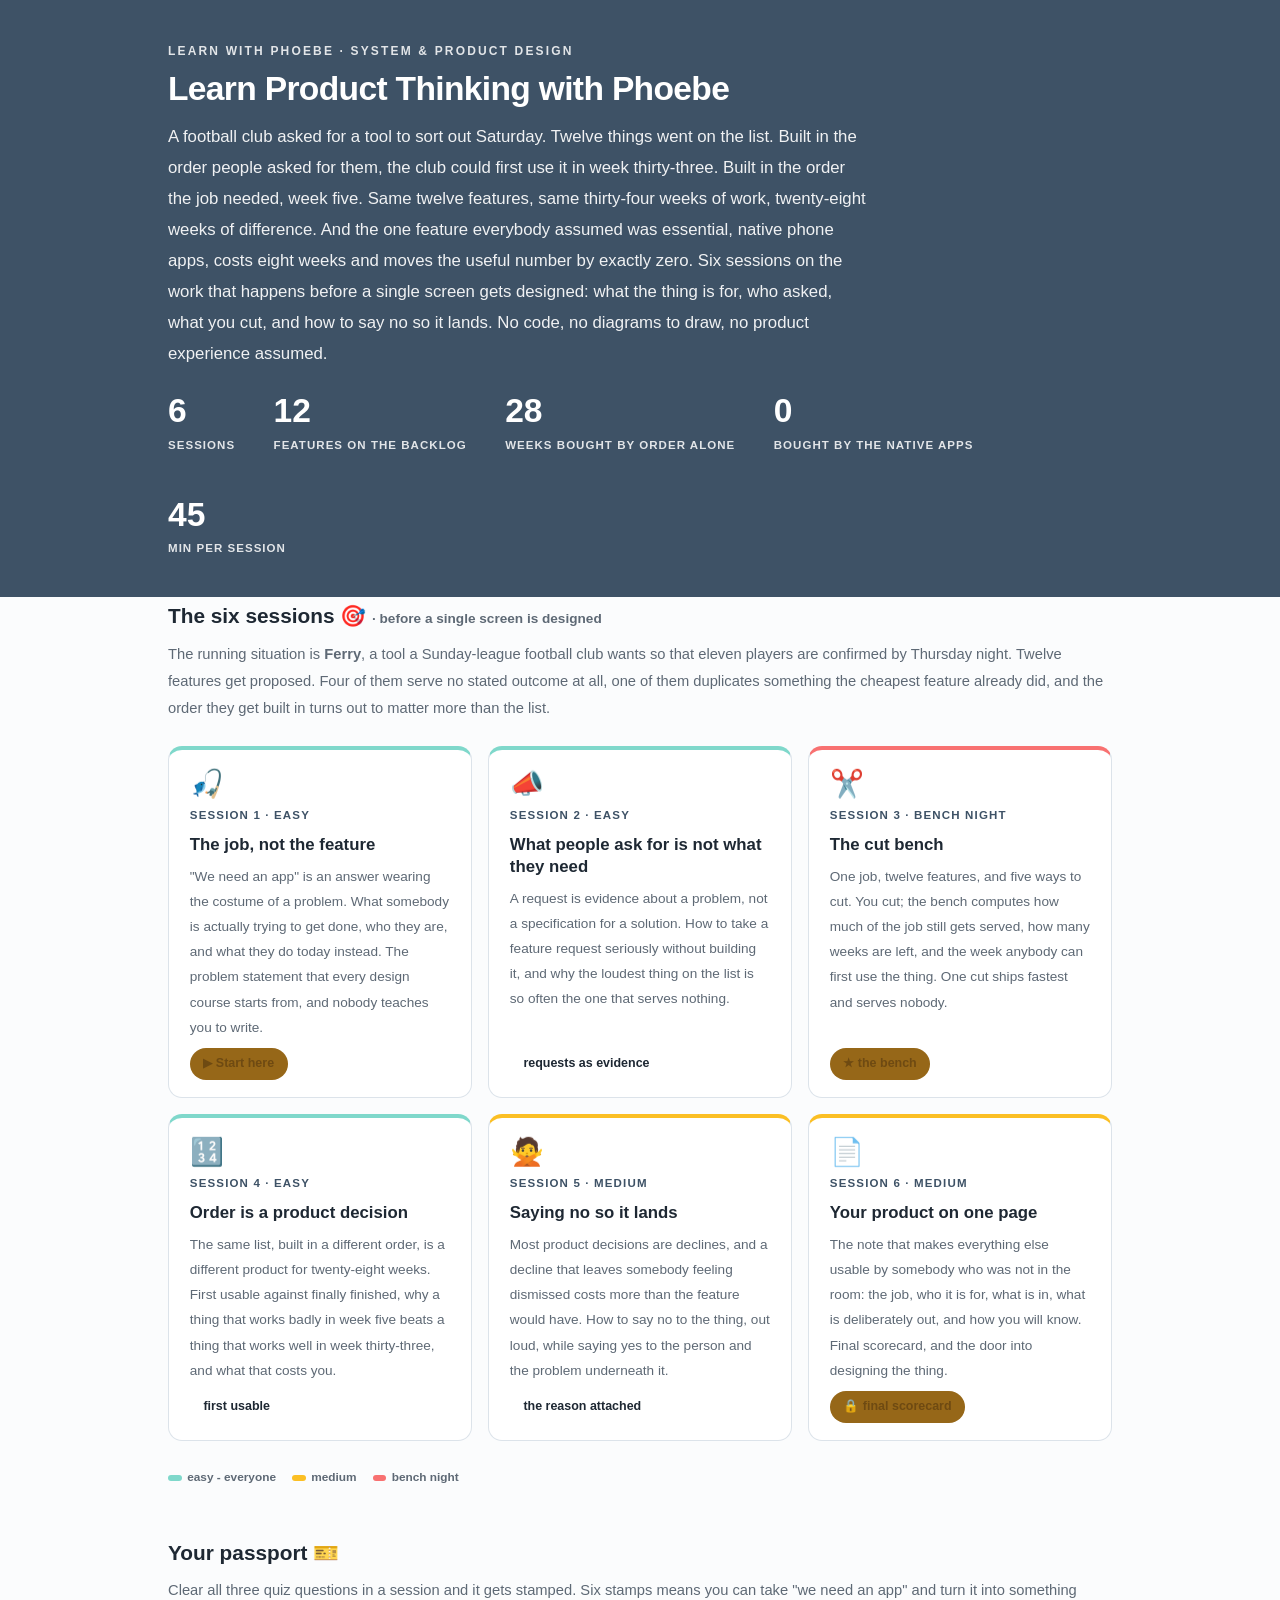
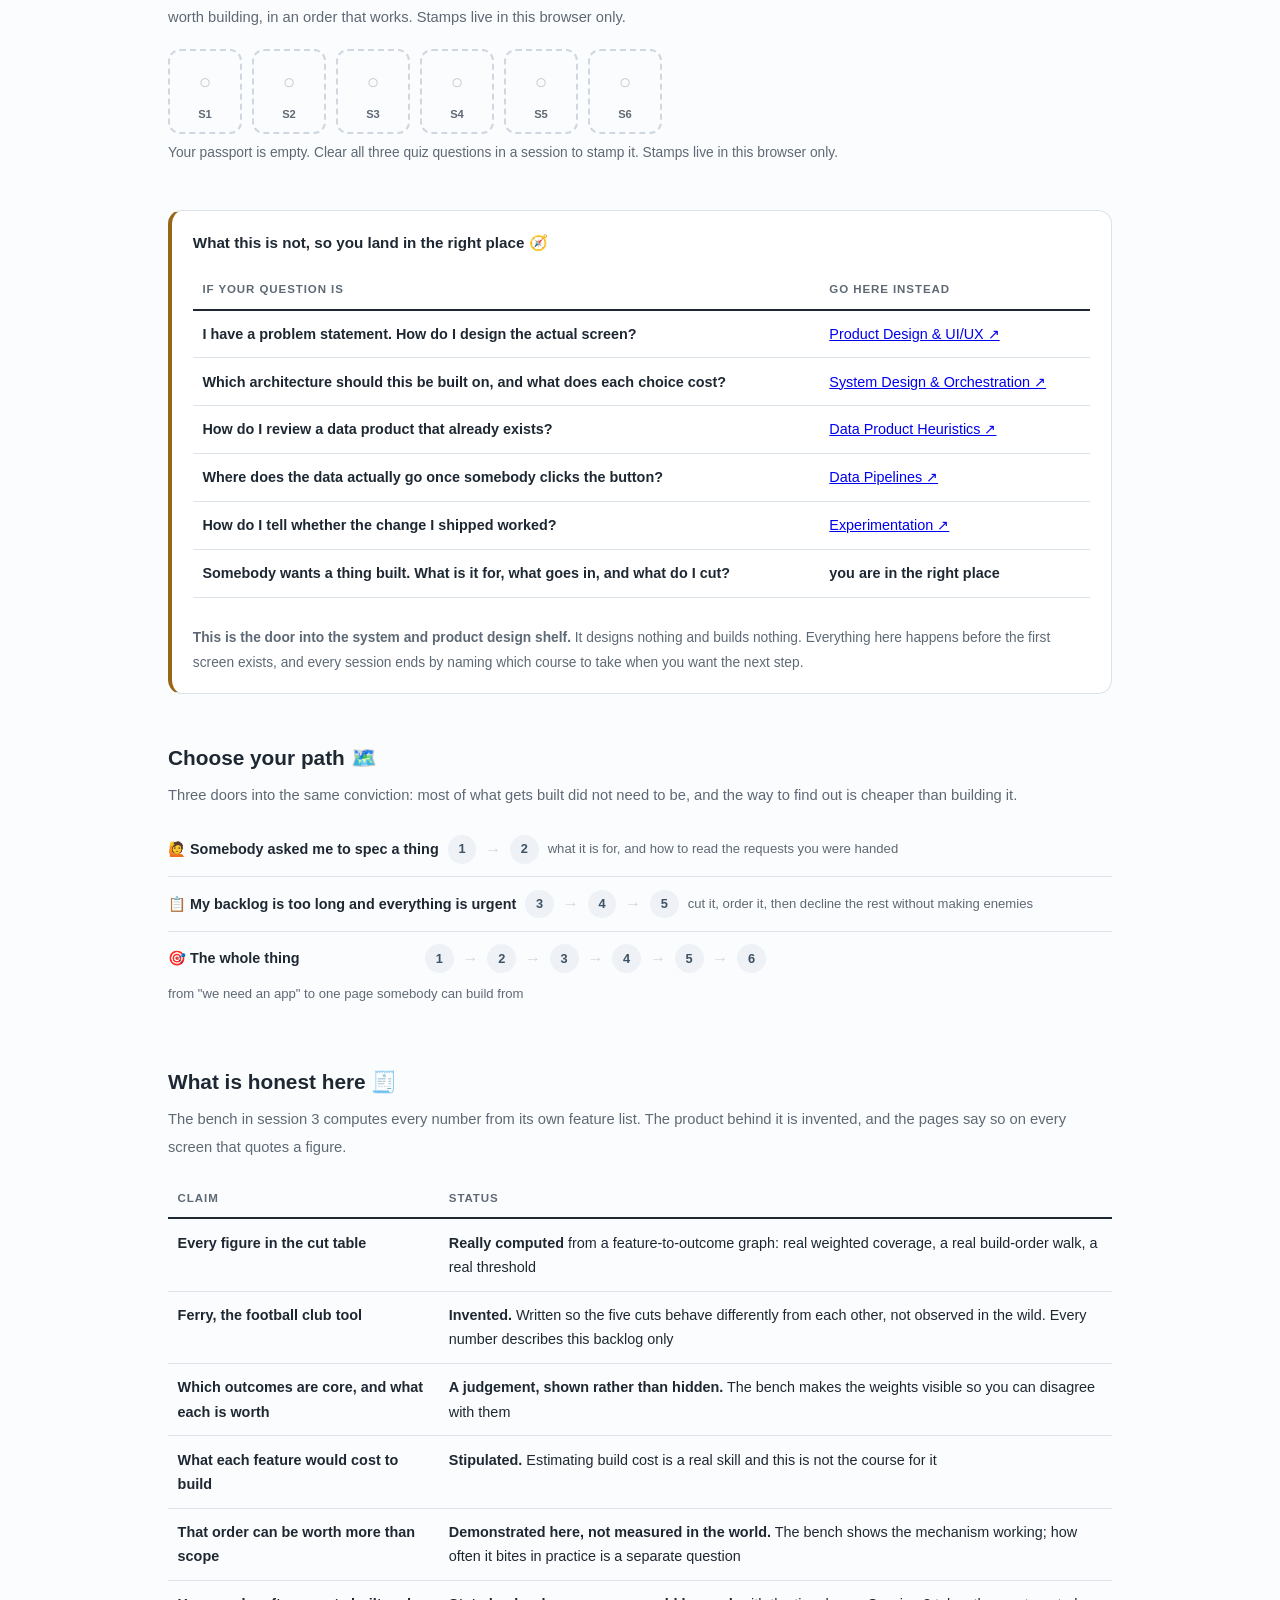
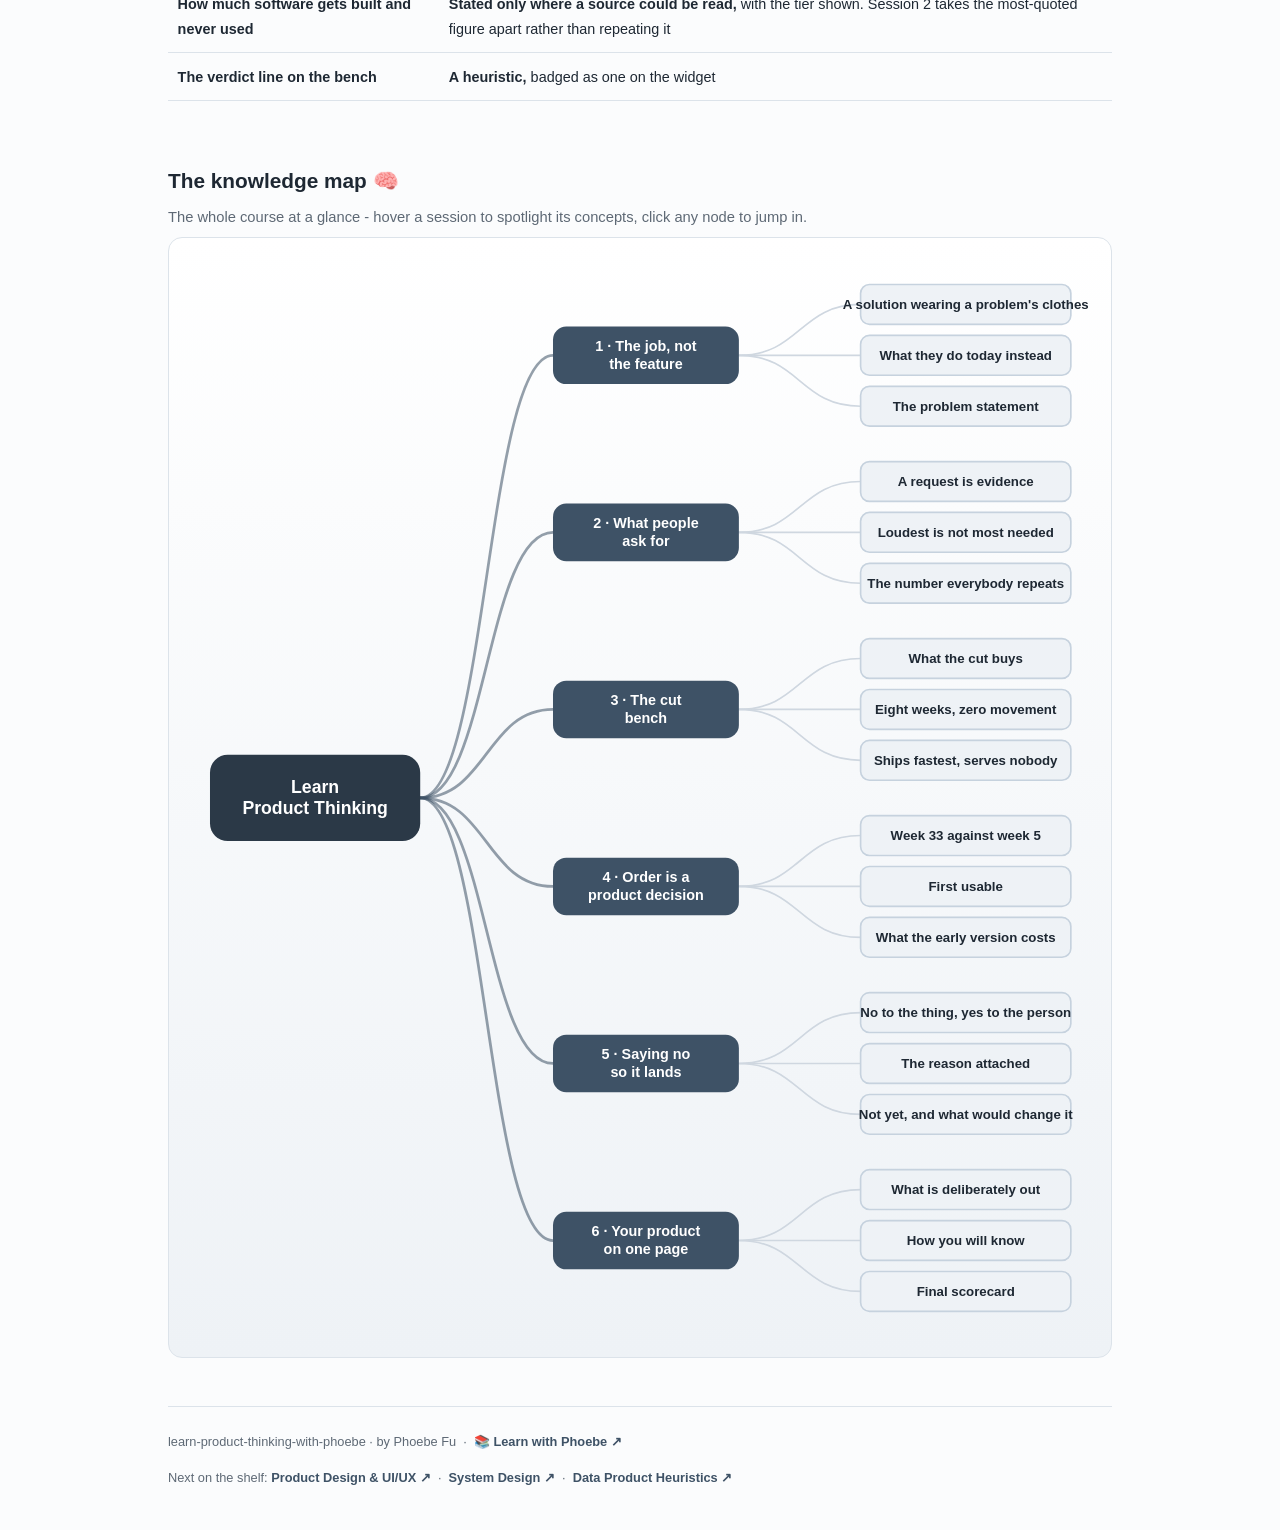
==== commit 086f9d1d: "Landing: the mindmap tint was a hardcoded green, now follows the palette The knowledge-map wrapper c" ====
--- a/index.html
+++ b/index.html
@@ -64,7 +64,7 @@
   .mm-section { margin-top: 1.6rem; }
   .mm-section h2 { font-size: 1.3rem; font-weight: 800; margin-bottom: .2rem; }
   .mm-section .mm-lede { color: var(--muted); font-size: .92rem; margin-bottom: .4rem; }
-  .mm-wrap { border: 1px solid var(--hairline); border-radius: var(--radius); background: linear-gradient(180deg,#fff,#F1F5F1); padding: .6rem; overflow-x: auto; }
+  .mm-wrap { border: 1px solid var(--hairline); border-radius: var(--radius); background: linear-gradient(180deg,#fff,var(--indigo-50)); padding: .6rem; overflow-x: auto; }
   .mm-svg { width: 100%; height: auto; display: block; max-width: 60rem; margin: 0 auto; min-width: 34rem; }
   .mm-link { cursor: pointer; text-decoration: none; }
   .mm-node rect { transition: opacity .15s ease, filter .15s ease; }
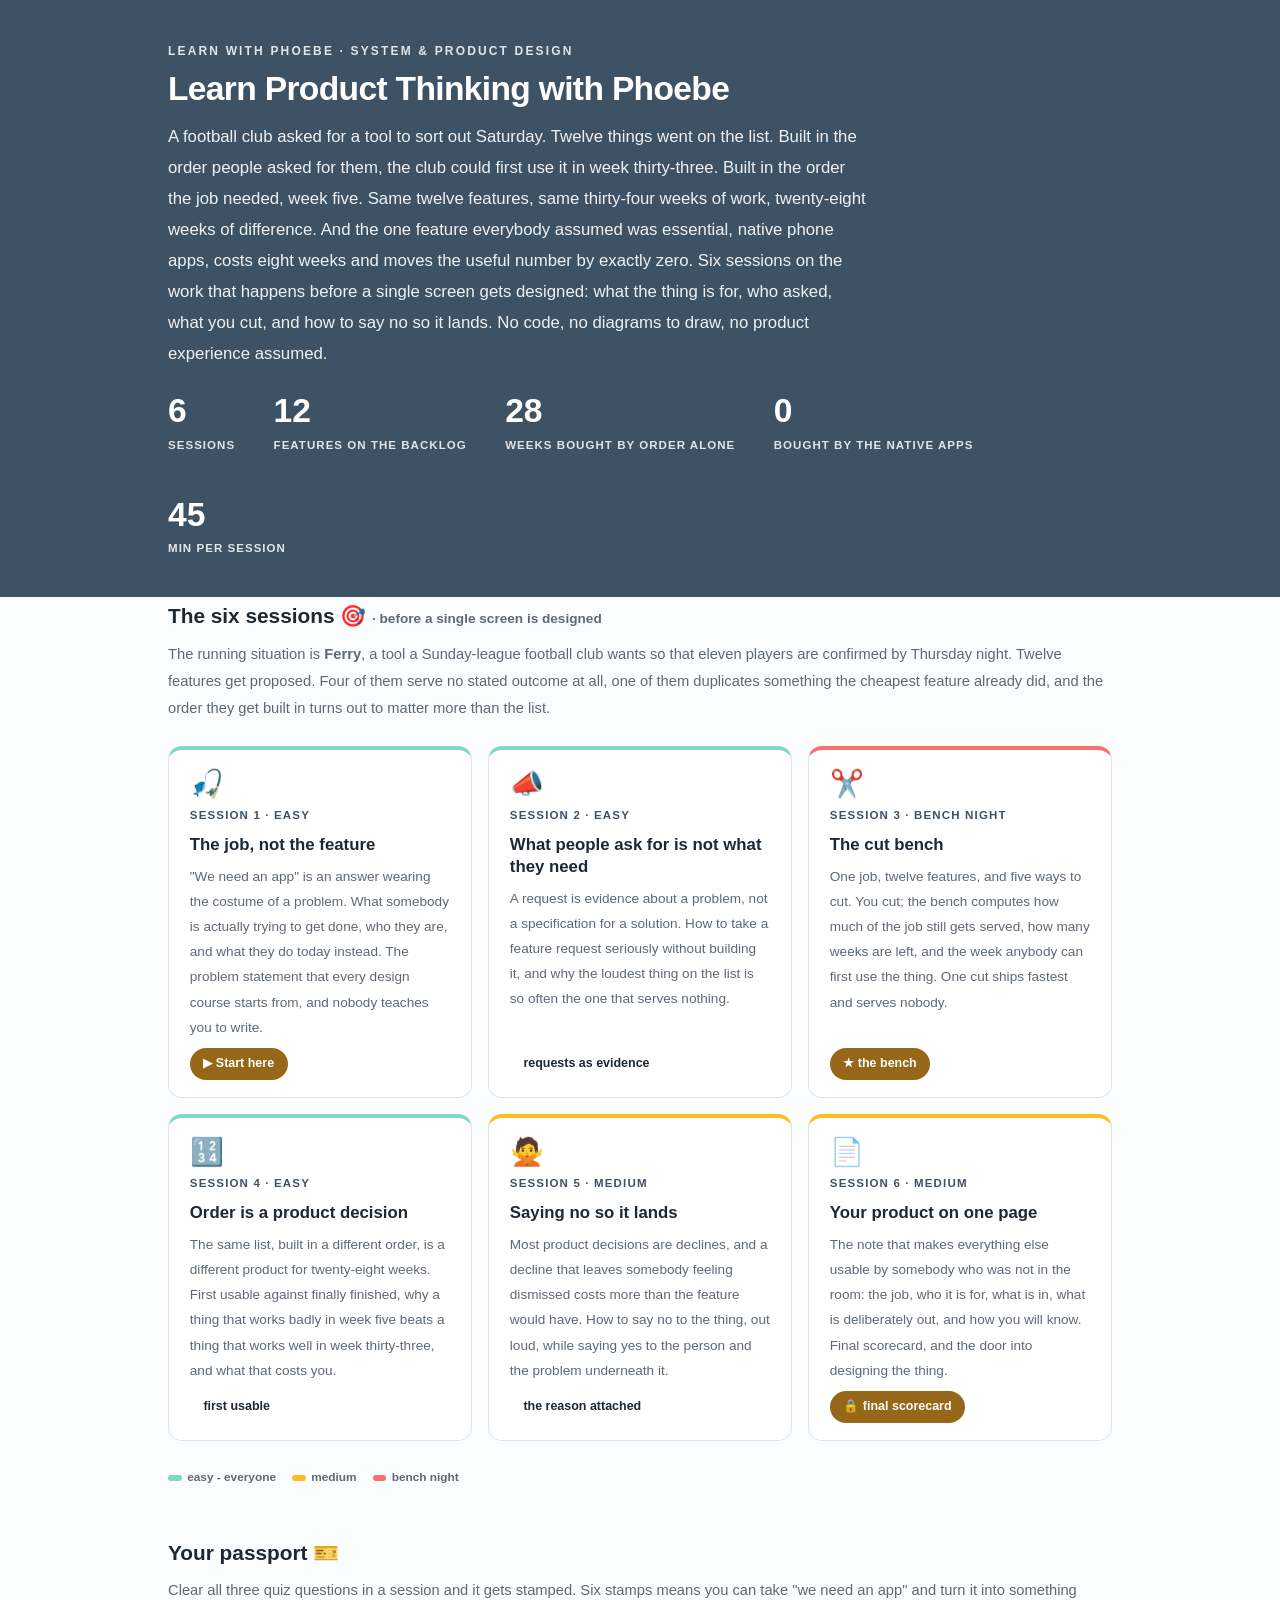
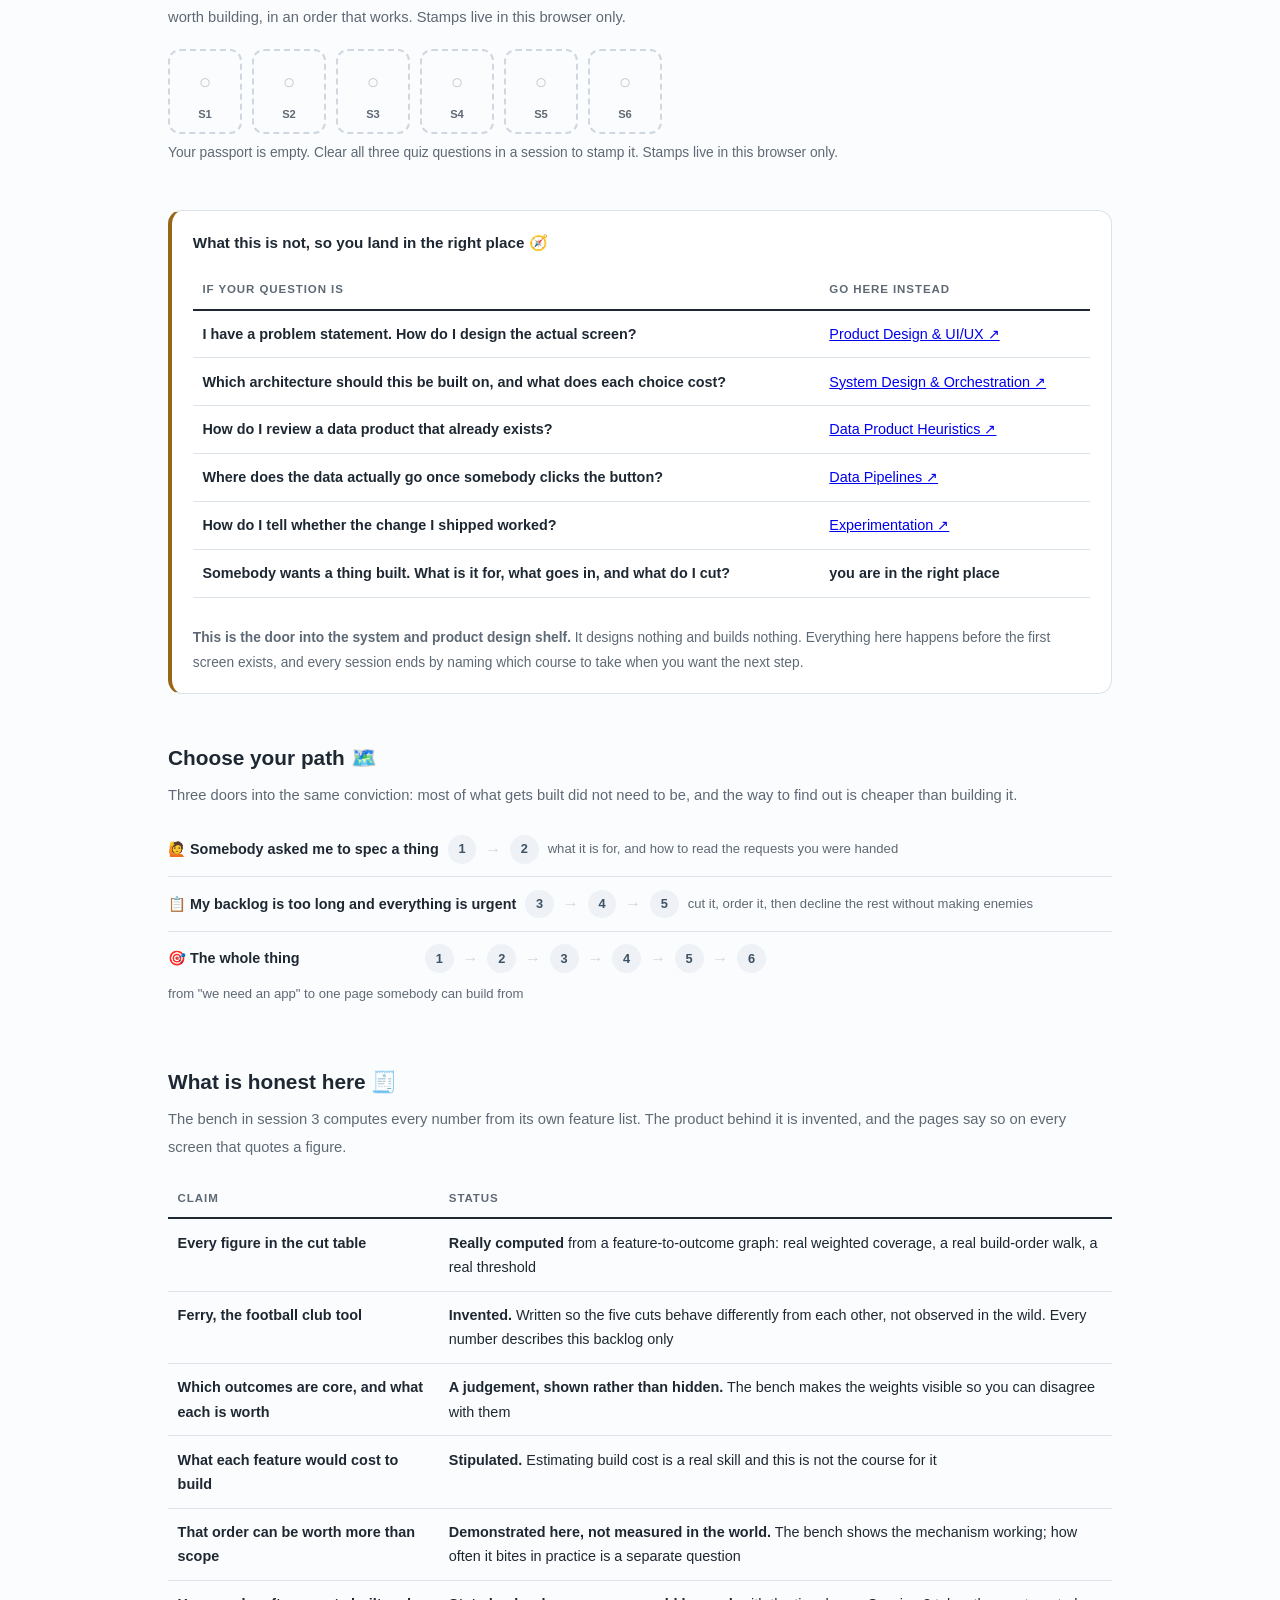
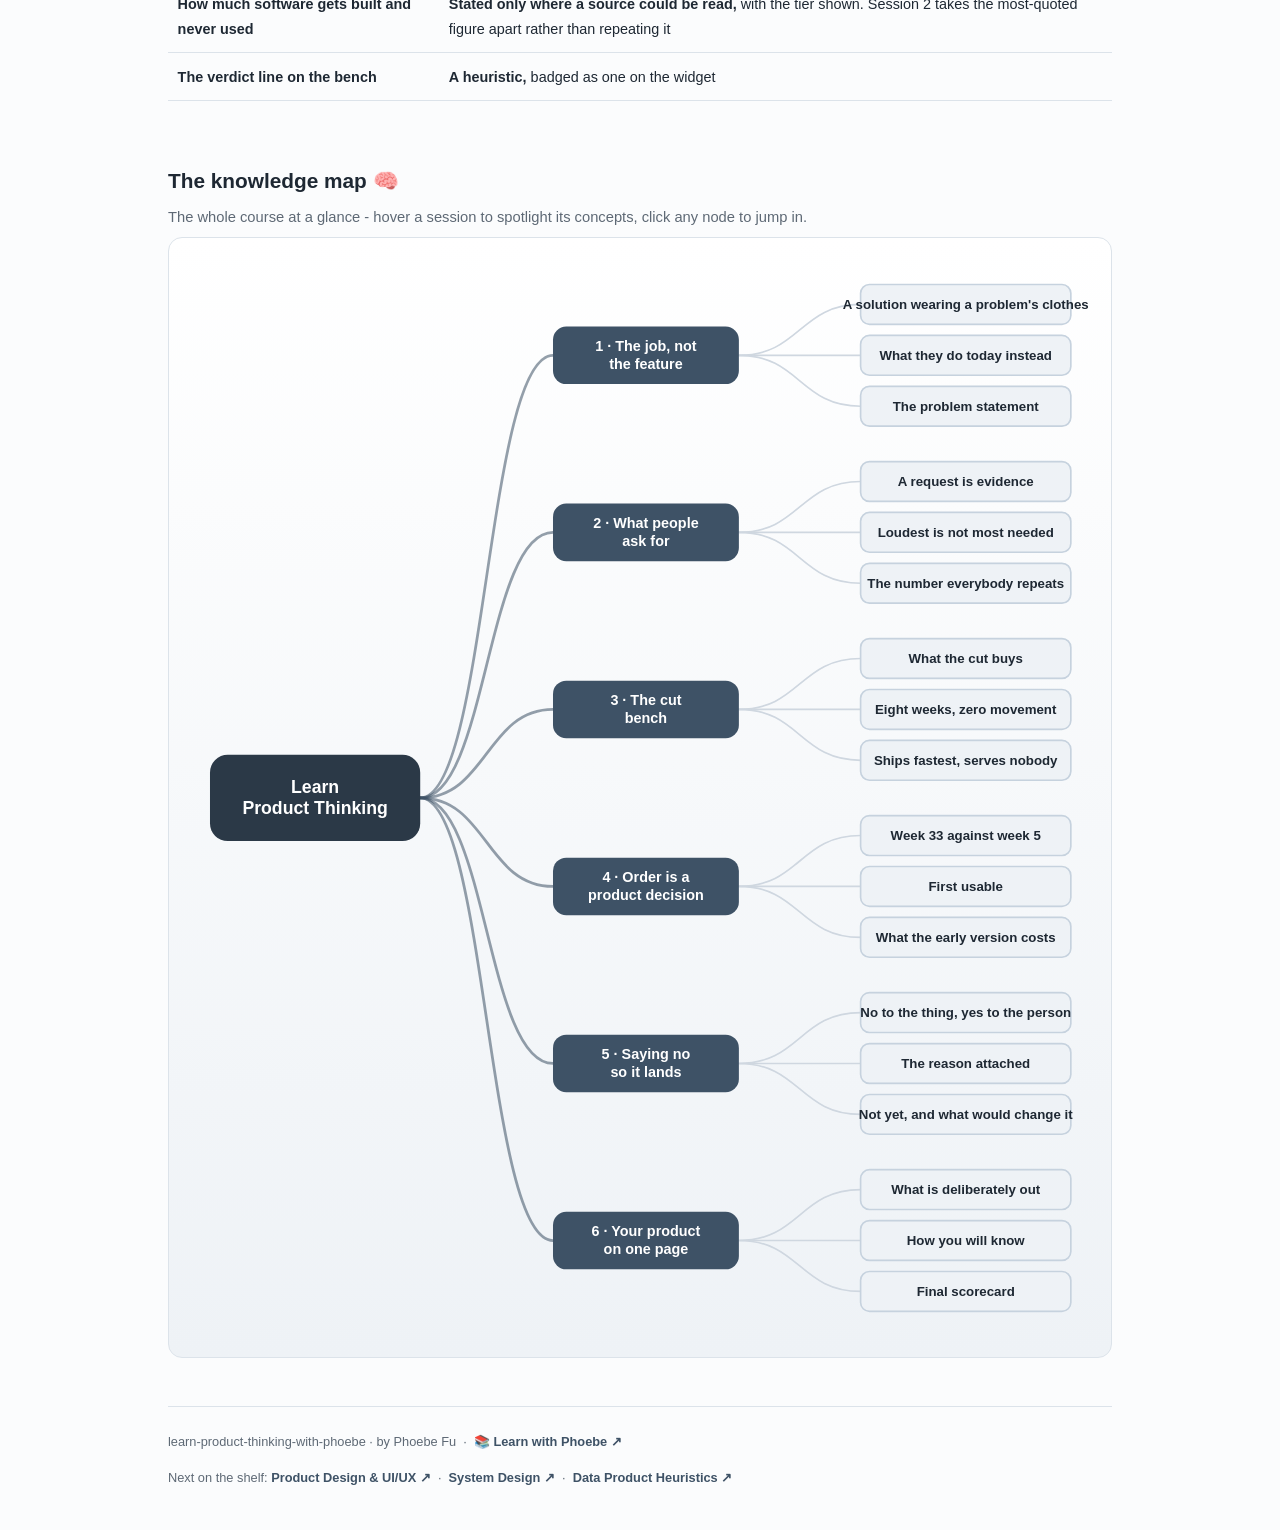
==== commit 83930dde: "Fix unreadable pills and labels: white text on the amber fill The "Real world" pill, build-along ste" ====
--- a/index.html
+++ b/index.html
@@ -19,7 +19,7 @@
 <meta name="twitter:image" content="https://phoebefu6.github.io/learn-product-thinking-with-phoebe/assets/og-cover.png">
 <!-- social:end -->
 <title>Learn Product Thinking with Phoebe</title>
-<link rel="stylesheet" href="assets/style.css?v=1">
+<link rel="stylesheet" href="assets/style.css?v=4">
 <style>
 
   .stats-row { display: flex; gap: 2.4rem; margin-top: 1.5rem; flex-wrap: wrap; }
--- a/assets/style.css
+++ b/assets/style.css
@@ -21,6 +21,8 @@
   --paper: #FBFCFD;
   --code-bg: #161E27;
   --code-ink: #DCE3EA;
+  --scrim-rgb: 30,40,51;
+  --shadow-rgb: 62,82,102;
   --radius: 14px;
 }
 
@@ -116,8 +118,9 @@
   border-bottom: 1px solid var(--hairline);
   padding: .55rem 0;
 }
-.toolbar .wrap { display: flex; align-items: center; gap: .6rem; }
-.toolbar .crumb { font-size: .8rem; color: var(--muted); font-weight: 600; margin-right: auto; }
+.toolbar .wrap { display: flex; align-items: center; gap: .5rem; flex-wrap: nowrap; }
+.toolbar .crumb { font-size: .8rem; color: var(--muted); font-weight: 600; margin-right: auto; min-width: 0; white-space: nowrap; overflow: hidden; text-overflow: ellipsis; }
+.toolbar .btn { white-space: nowrap; flex: none; padding: .38rem .8rem; font-size: .78rem; line-height: 1.2; }
 .toolbar .crumb a { color: var(--indigo); text-decoration: none; }
 .btn {
   border: 1px solid var(--hairline);
@@ -193,7 +196,7 @@
   overflow: hidden;
   background: #fff;
 }
-details.card[open] { border-color: var(--indigo-soft); box-shadow: 0 8px 28px rgba(63,93,69,.08); }
+details.card[open] { border-color: var(--indigo-soft); box-shadow: 0 8px 28px rgba(var(--shadow-rgb),.08); }
 details.card summary {
   list-style: none;
   cursor: pointer;
@@ -237,7 +240,7 @@
 .pill.solid { background: var(--indigo); color: #fff; }
 .pill.light { background: var(--indigo-50); color: var(--indigo); }
 .pill.inkpill { background: var(--ink); color: #fff; }
-.pill.amber, .pill.peach { background: var(--amber); color: var(--amber-ink); }
+.pill.amber, .pill.peach { background: var(--amber); color: #fff; }
 .pill.bare { color: var(--faint); }
 
 /* ---------- 4D grid ---------- */
@@ -295,7 +298,7 @@
   padding: .15rem .7rem;
 }
 .prompt-box.bad .label { background: var(--faint); color: var(--ink); }
-.prompt-box.good .label { background: var(--amber); color: var(--amber-ink); }
+.prompt-box.good .label { background: var(--amber); color: #fff; }
 .copy-btn {
   position: absolute;
   top: .7rem;
@@ -312,16 +315,20 @@
   transition: background .15s ease;
 }
 .copy-btn:hover { background: rgba(255,255,255,.22); }
-.copy-btn.copied { background: var(--amber); border-color: var(--amber); color: var(--amber-ink); }
+.copy-btn.copied { background: var(--amber); border-color: var(--amber); color: #fff; }
 
 /* ---------- demo steps ---------- */
 .steps { counter-reset: step; margin: .6rem 0 1rem; }
 .step {
-  display: flex;
-  gap: .9rem;
+  display: grid;
+  grid-template-columns: max-content minmax(0, 1fr);
+  column-gap: .9rem;
+  row-gap: .2rem;
   padding: .85rem 0;
   border-bottom: .5px solid var(--hairline);
 }
+.step > * { grid-column: 2; min-width: 0; }
+.step > .prompt-box { margin: .8rem 0 .4rem; }
 .step:last-child { border-bottom: none; }
 .step::before {
   counter-increment: step;
@@ -360,7 +367,7 @@
 .callout.example .ex-pill {
   display: inline-block;
   background: var(--amber);
-  color: var(--amber-ink);
+  color: #fff;
   border-radius: 999px;
   padding: .15rem .7rem;
   font-size: .68rem;
@@ -385,7 +392,7 @@
   transition: box-shadow .15s ease;
   background: #fff;
 }
-figure.zoomable:hover { box-shadow: 0 8px 28px rgba(63,93,69,.12); }
+figure.zoomable:hover { box-shadow: 0 8px 28px rgba(var(--shadow-rgb),.12); }
 figure.zoomable svg, figure.zoomable img { width: 100%; height: auto; display: block; }
 figure.zoomable figcaption {
   margin-top: .6rem;
@@ -401,7 +408,7 @@
   position: fixed;
   inset: 0;
   z-index: 100;
-  background: rgba(31,42,34,.9);
+  background: rgba(var(--scrim-rgb),.9);
   display: none;
   align-items: center;
   justify-content: center;
@@ -645,7 +652,7 @@
   pointer-events: none;
   opacity: 0;
   transition: opacity .3s ease;
-  background: radial-gradient(320px circle at var(--mx, 50%) var(--my, 50%), rgba(63,93,69,.09), transparent 65%);
+  background: radial-gradient(320px circle at var(--mx, 50%) var(--my, 50%), rgba(var(--shadow-rgb),.09), transparent 65%);
 }
 details.card:hover::after { opacity: 1; }
 
@@ -681,7 +688,7 @@
   background: #fff;
   overflow: hidden;
   margin: 1rem 0 1.4rem;
-  box-shadow: 0 8px 28px rgba(63,93,69,.06);
+  box-shadow: 0 8px 28px rgba(var(--shadow-rgb),.06);
 }
 .sql-bar {
   display: flex; align-items: center; gap: .5rem;
@@ -702,7 +709,7 @@
   font-family: inherit; transition: all .14s ease; white-space: nowrap;
 }
 .sql-btn:hover { background: rgba(255,255,255,.2); }
-.sql-btn.sql-run { background: var(--amber); color: var(--amber-ink); border-color: var(--amber); }
+.sql-btn.sql-run { background: var(--amber); color: #fff; border-color: var(--amber); }
 .sql-btn.sql-run:hover { filter: brightness(1.05); }
 .sql-label {
   display: block;
@@ -825,7 +832,10 @@
   /* 44px tap targets */
   details.card summary { min-height: 44px; }
   .qopt { min-height: 44px; display: flex; align-items: center; padding: .7rem .9rem; }
-  .toolbar .btn, .pagefoot a { min-height: 44px; display: inline-flex; align-items: center; }
+  .toolbar .btn, .pagefoot a { min-height: 44px; display: inline-flex; align-items: center; justify-content: center; }
+  .toolbar .crumb, .toolbar #zoom-toggle { display: none; }
+  .toolbar .btn { flex: 1 1 0; padding: .3rem .4rem; font-size: .72rem; }
+  table.clean { display: block; overflow-x: auto; -webkit-overflow-scrolling: touch; }
 }
 
 @media (max-width: 640px) {
@@ -953,7 +963,7 @@
   z-index: 2;
 }
 .hs-pin:hover { transform: translate(-50%, -50%) scale(1.18); }
-.hs-pin.on { background: var(--amber); color: var(--amber-ink); }
+.hs-pin.on { background: var(--amber); color: #fff; }
 .hs-pin::before {
   content: ""; position: absolute; inset: -7px; border-radius: 999px;
   border: 2px solid var(--indigo); opacity: 0;
@@ -1099,7 +1109,7 @@
   padding: 4px 11px; border-radius: 999px;
   background: rgba(255,255,255,.15);
 }
-.stakes-read .sk-delta.good { background: var(--amber); color: var(--amber-ink); }
+.stakes-read .sk-delta.good { background: var(--amber); color: #fff; }
 .stakes-read .sk-delta.bad { background: #FCA5A5; color: #7f1d1d; }
 
 /* --- 6. scorecard: halfway self-grade ------------------ */
@@ -1135,7 +1145,7 @@
   background: var(--indigo-50); color: var(--indigo-deep);
   border: 1px solid var(--indigo-soft); cursor: default;
 }
-.pp-pill.full { background: var(--amber); color: var(--amber-ink); border-color: var(--amber); }
+.pp-pill.full { background: var(--amber); color: #fff; border-color: var(--amber); }
 .pp-strip { display: flex; gap: 10px; flex-wrap: wrap; margin: 18px 0 6px; }
 .pp-stamp {
   display: flex; flex-direction: column; align-items: center; gap: 6px;
@@ -1162,7 +1172,7 @@
   display: inline-block; margin-bottom: 7px;
   font: 800 0.68rem Inter, sans-serif; letter-spacing: .07em;
   text-transform: uppercase; padding: 3px 10px; border-radius: 999px;
-  background: var(--amber); color: var(--amber-ink);
+  background: var(--amber); color: #fff;
 }
 
 /* --- mobile floor (desktop is the product) ------------- */
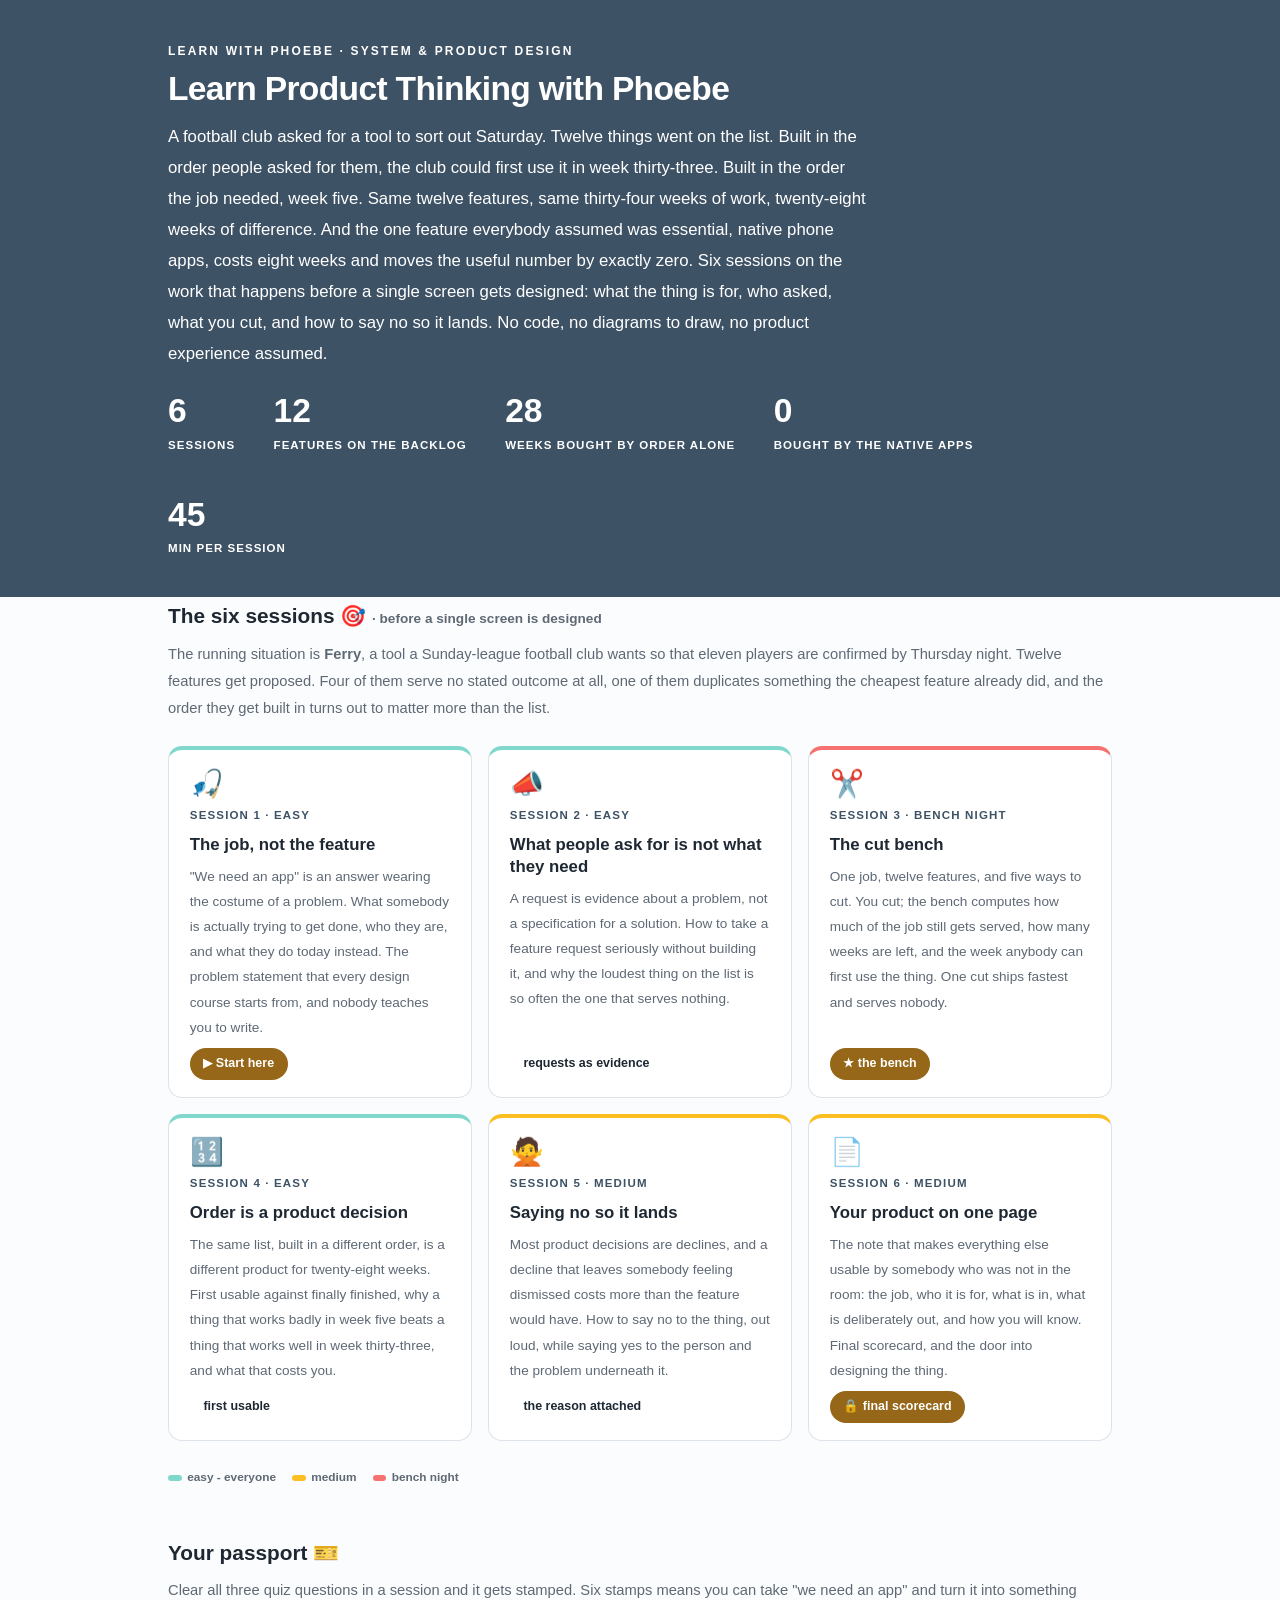
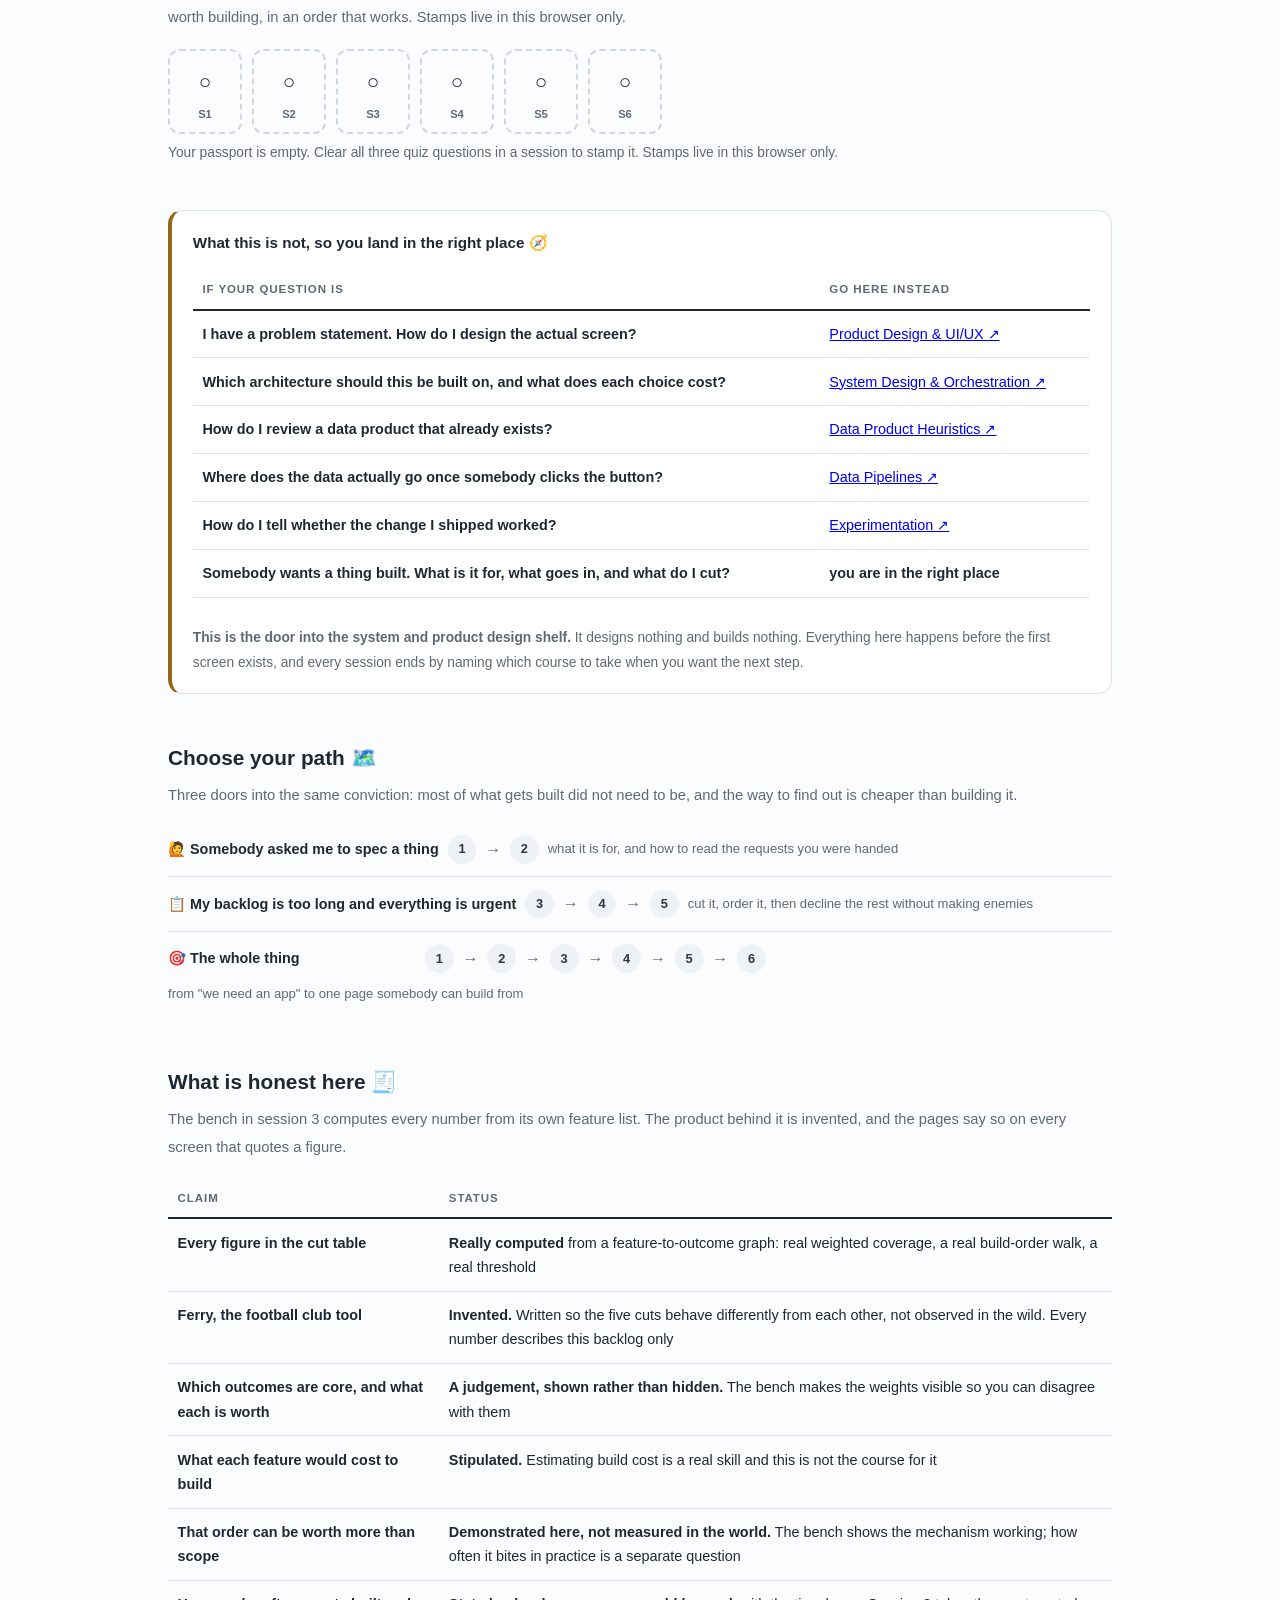
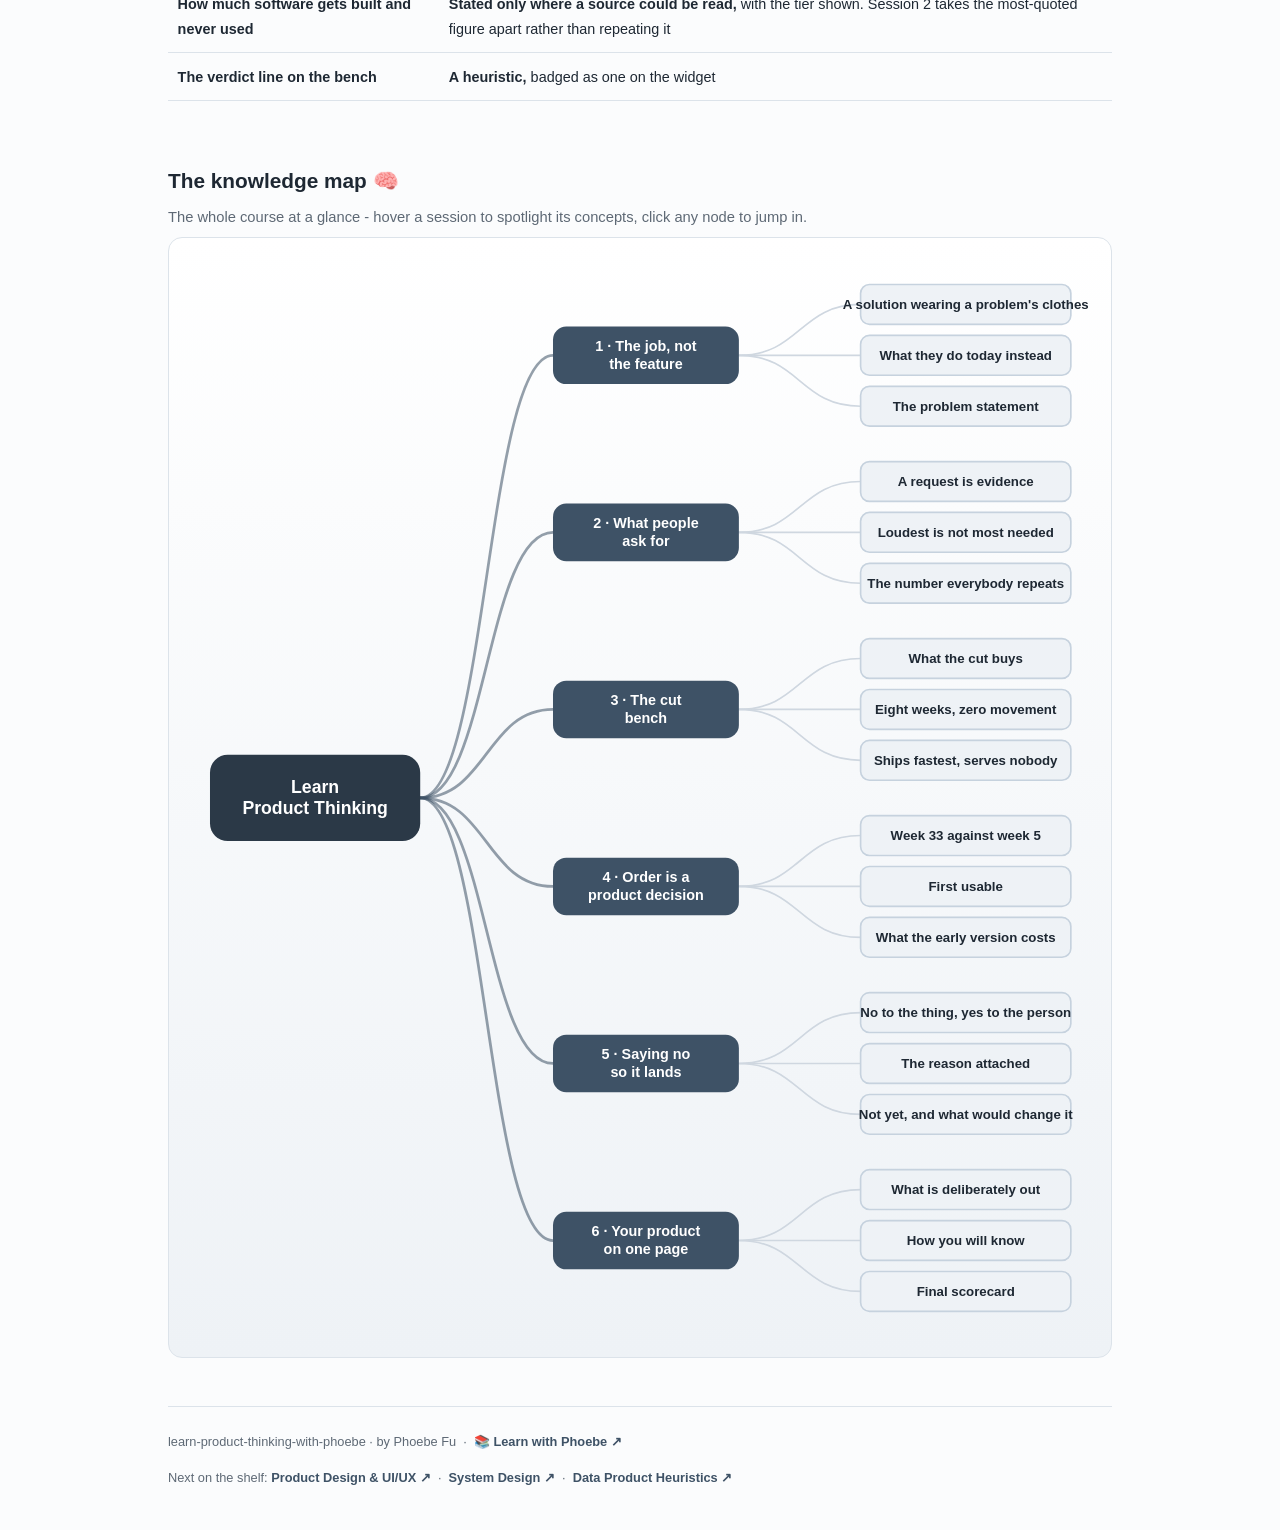
==== commit 2aeb041c: "Light surfaces everywhere: lightbox, cheat panel, code boxes; contrast and phone-width fixes Every d" ====
--- a/index.html
+++ b/index.html
@@ -19,12 +19,12 @@
 <meta name="twitter:image" content="https://phoebefu6.github.io/learn-product-thinking-with-phoebe/assets/og-cover.png">
 <!-- social:end -->
 <title>Learn Product Thinking with Phoebe</title>
-<link rel="stylesheet" href="assets/style.css?v=4">
+<link rel="stylesheet" href="assets/style.css?v=20">
 <style>
 
   .stats-row { display: flex; gap: 2.4rem; margin-top: 1.5rem; flex-wrap: wrap; }
   .stat b { display: block; font-size: 2.1rem; font-weight: 800; line-height: 1.05; font-variant-numeric: tabular-nums; }
-  .stat span { font-size: .72rem; opacity: .85; text-transform: uppercase; letter-spacing: .09em; font-weight: 600; }
+  .stat span { font-size: .72rem; opacity: 1; text-transform: uppercase; letter-spacing: .09em; font-weight: 600; }
 
   .course-grid { display: grid; grid-template-columns: repeat(auto-fit, minmax(17rem, 1fr)); gap: 1rem; margin-top: 1.5rem; }
   .course-card {
@@ -57,9 +57,9 @@
   .path { display: flex; gap: .55rem; align-items: center; padding: .75rem 0; border-bottom: .5px solid var(--hairline); flex-wrap: wrap; }
   .path:last-child { border-bottom: none; }
   .path b { min-width: 15.5rem; font-size: .9rem; }
-  .path .pstep { background: var(--indigo-50); color: var(--indigo); border-radius: 999px; padding: .16rem .68rem; font-weight: 700; font-size: .8rem; text-decoration: none; transition: all .12s ease; }
+  .path .pstep { background: var(--indigo-50); color: var(--indigo-deep); border-radius: 999px; padding: .16rem .68rem; font-weight: 700; font-size: .8rem; text-decoration: none; transition: all .12s ease; }
   .path .pstep:hover { background: var(--indigo); color: #fff; }
-  .path .parr { color: var(--faint); font-weight: 700; }
+  .path .parr { color: var(--muted); font-weight: 700; }
 
   .mm-section { margin-top: 1.6rem; }
   .mm-section h2 { font-size: 1.3rem; font-weight: 800; margin-bottom: .2rem; }
@@ -273,6 +273,6 @@
 };
 </script>
 <script src="assets/mindmap.js?v=1"></script>
-<script src="assets/app.js?v=1"></script>
+<script src="assets/app.js?v=20"></script>
 </body>
 </html>
--- a/assets/style.css
+++ b/assets/style.css
@@ -19,8 +19,8 @@
   --amber-ink: #6E4A12;
   --amber-50: #F6EEDF;
   --paper: #FBFCFD;
-  --code-bg: #161E27;
-  --code-ink: #DCE3EA;
+  --code-bg: #EEF2F6;
+  --code-ink: #1E2833;
   --scrim-rgb: 30,40,51;
   --shadow-rgb: 62,82,102;
   --radius: 14px;
@@ -52,7 +52,7 @@
   font-size: .75rem;
   letter-spacing: .18em;
   text-transform: uppercase;
-  opacity: .85;
+  opacity: 1;
   font-weight: 600;
 }
 .masthead h1 {
@@ -63,7 +63,7 @@
   letter-spacing: -.02em;
 }
 .masthead h1 .accent { color: inherit; }
-.masthead .sub { font-size: 1.05rem; opacity: .92; max-width: 44rem; }
+.masthead .sub { font-size: 1.05rem; opacity: 1; max-width: 44rem; }
 
 .chip-row { display: flex; flex-wrap: wrap; gap: .5rem; margin-top: 1.1rem; }
 .chip {
@@ -77,7 +77,7 @@
   white-space: nowrap;
 }
 .chip.level { background: #fff; color: var(--indigo); }
-.chip.audience { background: rgba(255,255,255,.16); color: #fff; border: 1px solid rgba(255,255,255,.35); }
+.chip.audience { background: rgba(255,255,255,.08); color: #fff; border: 1px solid rgba(255,255,255,.35); }
 .chip.time { background: var(--ink); color: #fff; font-variant-numeric: tabular-nums; }
 
 
@@ -241,7 +241,7 @@
 .pill.light { background: var(--indigo-50); color: var(--indigo); }
 .pill.inkpill { background: var(--ink); color: #fff; }
 .pill.amber, .pill.peach { background: var(--amber); color: #fff; }
-.pill.bare { color: var(--faint); }
+.pill.bare { color: var(--muted); }
 
 /* ---------- 4D grid ---------- */
 .grid-2 { display: grid; grid-template-columns: repeat(auto-fit, minmax(15rem, 1fr)); gap: .8rem; margin: .5rem 0 1rem; }
@@ -270,10 +270,11 @@
 table.clean td:first-child { font-weight: 600; }
 
 /* ---------- prompt boxes ---------- */
-.prompt-box {
+.prompt-box{
   position: relative;
-  background: var(--code-bg);
-  color: var(--code-ink);
+  background: #EEF2F6;
+  border: 1px solid #DCE3EA;
+  color: #1E2833;
   border-radius: var(--radius);
   padding: 1.1rem 1.2rem;
   margin: 1rem 0 1.2rem;
@@ -283,12 +284,12 @@
   white-space: pre-wrap;
   word-break: break-word;
 }
-.prompt-box .label {
+.prompt-box .label{
   position: absolute;
   top: -0.7rem;
   left: 1rem;
-  background: var(--indigo);
-  color: #fff;
+  background: #3E5266;
+  color: #FFFFFF;
   font-family: "Inter", -apple-system, sans-serif;
   font-size: .68rem;
   font-weight: 700;
@@ -299,13 +300,13 @@
 }
 .prompt-box.bad .label { background: var(--faint); color: var(--ink); }
 .prompt-box.good .label { background: var(--amber); color: #fff; }
-.copy-btn {
+.copy-btn{
   position: absolute;
   top: .7rem;
   right: .7rem;
-  background: rgba(255,255,255,.1);
-  border: 1px solid rgba(255,255,255,.25);
-  color: #fff;
+  background: #FFFFFF;
+  border: 1px solid #DCE3EA;
+  color: #1E2833;
   border-radius: 999px;
   padding: .25rem .8rem;
   font-size: .72rem;
@@ -314,7 +315,7 @@
   font-family: "Inter", -apple-system, sans-serif;
   transition: background .15s ease;
 }
-.copy-btn:hover { background: rgba(255,255,255,.22); }
+.copy-btn:hover { background: #DCE3EA; }
 .copy-btn.copied { background: var(--amber); border-color: var(--amber); color: #fff; }
 
 /* ---------- demo steps ---------- */
@@ -404,7 +405,7 @@
   gap: .4rem;
 }
 
-.lightbox {
+.lightbox{
   position: fixed;
   inset: 0;
   z-index: 100;
@@ -416,8 +417,10 @@
   cursor: zoom-out;
 }
 .lightbox.open { display: flex; }
-.lightbox .inner {
+.lightbox .inner{
   background: #fff;
+  border: 1px solid #DCE3EA;
+  box-shadow: 0 10px 40px rgba(30,40,51,.14);
   border-radius: var(--radius);
   padding: 2rem;
   max-width: 94vw;
@@ -425,13 +428,12 @@
   overflow: auto;
 }
 .lightbox .inner svg, .lightbox .inner img { width: min(88vw, 70rem); height: auto; }
-.lightbox .close-hint {
+.lightbox .close-hint{
   position: fixed;
   top: 1rem; right: 1.4rem;
-  color: #fff;
+  color: #1E2833;
   font-size: .8rem;
   font-weight: 600;
-  opacity: .8;
 }
 
 /* ---------- courses covered ---------- */
@@ -450,19 +452,20 @@
 .covered-row .note { margin-left: auto; color: var(--muted); font-size: .78rem; text-align: right; }
 
 /* ---------- cheat sheet footer ---------- */
-.cheat {
-  background: var(--ink);
-  color: #fff;
+.cheat{
+  background: #EEF2F6;
+  border: 1px solid #DCE3EA;
+  color: #1E2833;
   border-radius: var(--radius);
   padding: 1.6rem 1.6rem 1.3rem;
   margin-top: 3rem;
 }
 .cheat h3 { font-size: 1.1rem; margin-bottom: 1rem; }
-.cheat h3 span { color: var(--indigo-soft); }
+.cheat h3 span { color: #3E5266; }
 .cheat .grid-2 { gap: 1rem; }
 .cheat .cheat-item { border-left: 3px solid var(--indigo-mid); padding-left: .8rem; }
-.cheat .cheat-item b { display: block; font-size: .85rem; color: var(--indigo-soft); }
-.cheat .cheat-item span { font-size: .82rem; opacity: .85; }
+.cheat .cheat-item b { display: block; font-size: .85rem; color: #2B3947; }
+.cheat .cheat-item span { font-size: .82rem; color: #5E6975; }
 
 footer.pagefoot {
   border-top: 1px solid var(--hairline);
@@ -557,7 +560,7 @@
   margin-top: 1.1rem;
   flex-wrap: wrap;
 }
-.journey .jlabel { font-size: .7rem; font-weight: 700; text-transform: uppercase; letter-spacing: .09em; opacity: .8; margin-right: .3rem; }
+.journey .jlabel { font-size: .7rem; font-weight: 700; text-transform: uppercase; letter-spacing: .09em; opacity: 1; margin-right: .3rem; }
 .journey a {
   width: 1.7rem; height: 1.7rem;
   border-radius: 999px;
@@ -1155,7 +1158,7 @@
   transition: all .18s ease;
 }
 .pp-stamp:hover { border-color: var(--indigo-soft); }
-.pp-stamp i { font-size: 1.3rem; font-style: normal; opacity: .35; }
+.pp-stamp i { font-size: 1.3rem; font-style: normal; opacity: 1; }
 .pp-stamp b { font: 800 0.7rem Inter, sans-serif; }
 .pp-stamp.got {
   border-style: solid; border-color: var(--indigo);
@@ -1286,3 +1289,28 @@
 .dt-sp em { font-style: normal; font-weight: 800; }
 .dt-sp.is-up em { color: var(--clay-ink); }
 .dt-sp.is-down em { color: #7f1d1d; }
+
+/* layout-patch-3: phone-width overflow (2026-10-10) */
+.sql-bar { flex-wrap: wrap; }
+@media (max-width: 480px) {
+  .covered-row { flex-wrap: wrap; }
+  .covered-row .note { margin-left: 0; text-align: left; flex-basis: 100%; }
+  details.card summary { flex-wrap: wrap; }
+  details.card summary .mini { white-space: normal; }
+  .wk, .sqlbox, .prompt-box, pre { max-width: 100%; overflow-x: auto; }
+  .mono, code, strong, .note { overflow-wrap: anywhere; }
+  select, input[type=range], label { max-width: 100%; }
+  canvas, svg, img { max-width: 100%; height: auto; }
+  .tree-kids, .tree-node-wrap, .tree-node, .rb-night, .al-row, .gd-field, .tl-row, .sl-row { max-width: 100%; overflow-x: auto; }
+  .tl-cols, .sl-cols, .bb-cols, .ev-cols, [class$="-cols"] { grid-template-columns: 1fr !important; display: grid; }
+  .tl-cols > *, .sl-cols > *, [class$="-cols"] > * { min-width: 0; max-width: 100%; }
+  .mono { white-space: normal; }
+  .er-w, .bb-lab, .tl-lev, .sl-lev { max-width: 100%; white-space: normal; }
+}
+/* contrast-patch-2b */
+.cheat a { color: var(--indigo-deep, var(--ink)); }
+.chip.audience { background: transparent; border-color: rgba(255,255,255,.55); }
+.masthead a, .masthead .sub a { color: #fff; text-decoration: underline; text-underline-offset: 2px; }
+.prompt-box b, .prompt-box strong { color: var(--indigo-deep, var(--ink)); }
+.prompt-box span, .prompt-box em, .prompt-box i { color: inherit; }
+.pp-stamp i { color: var(--ink); }
